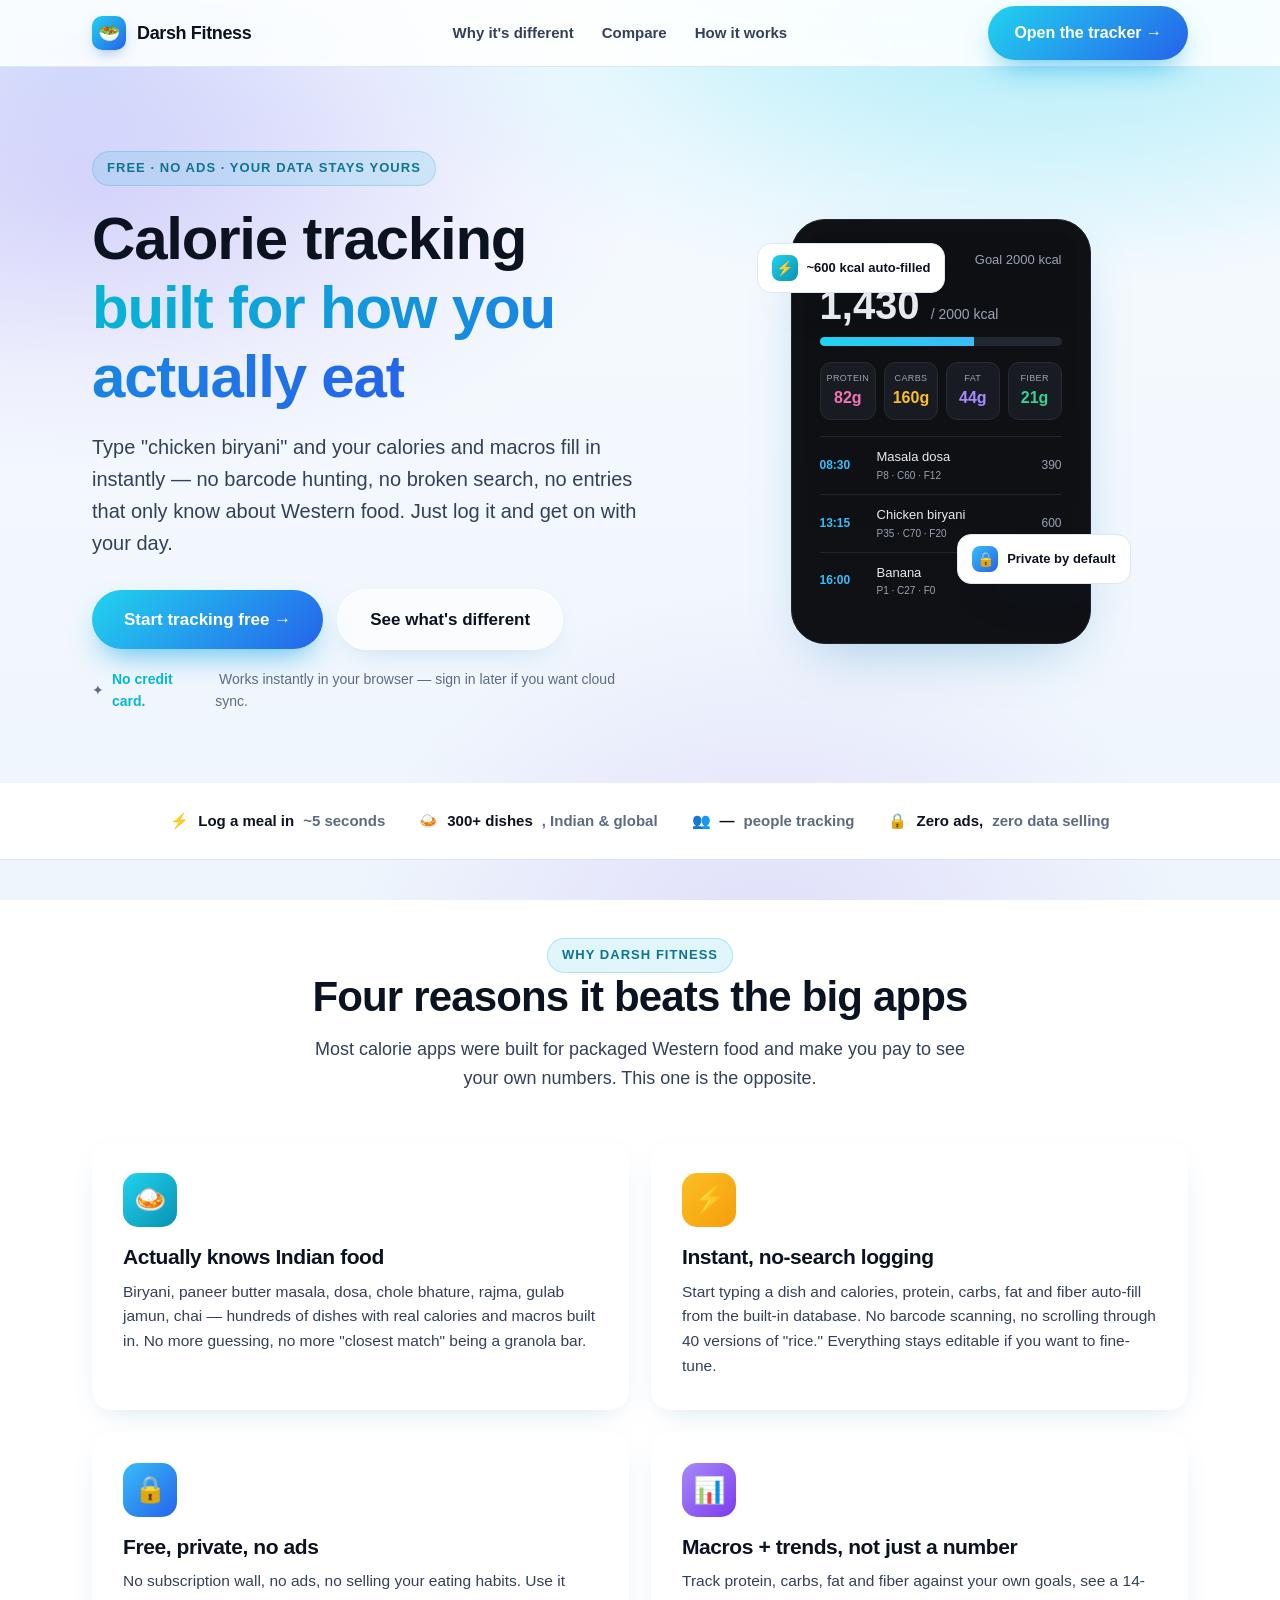
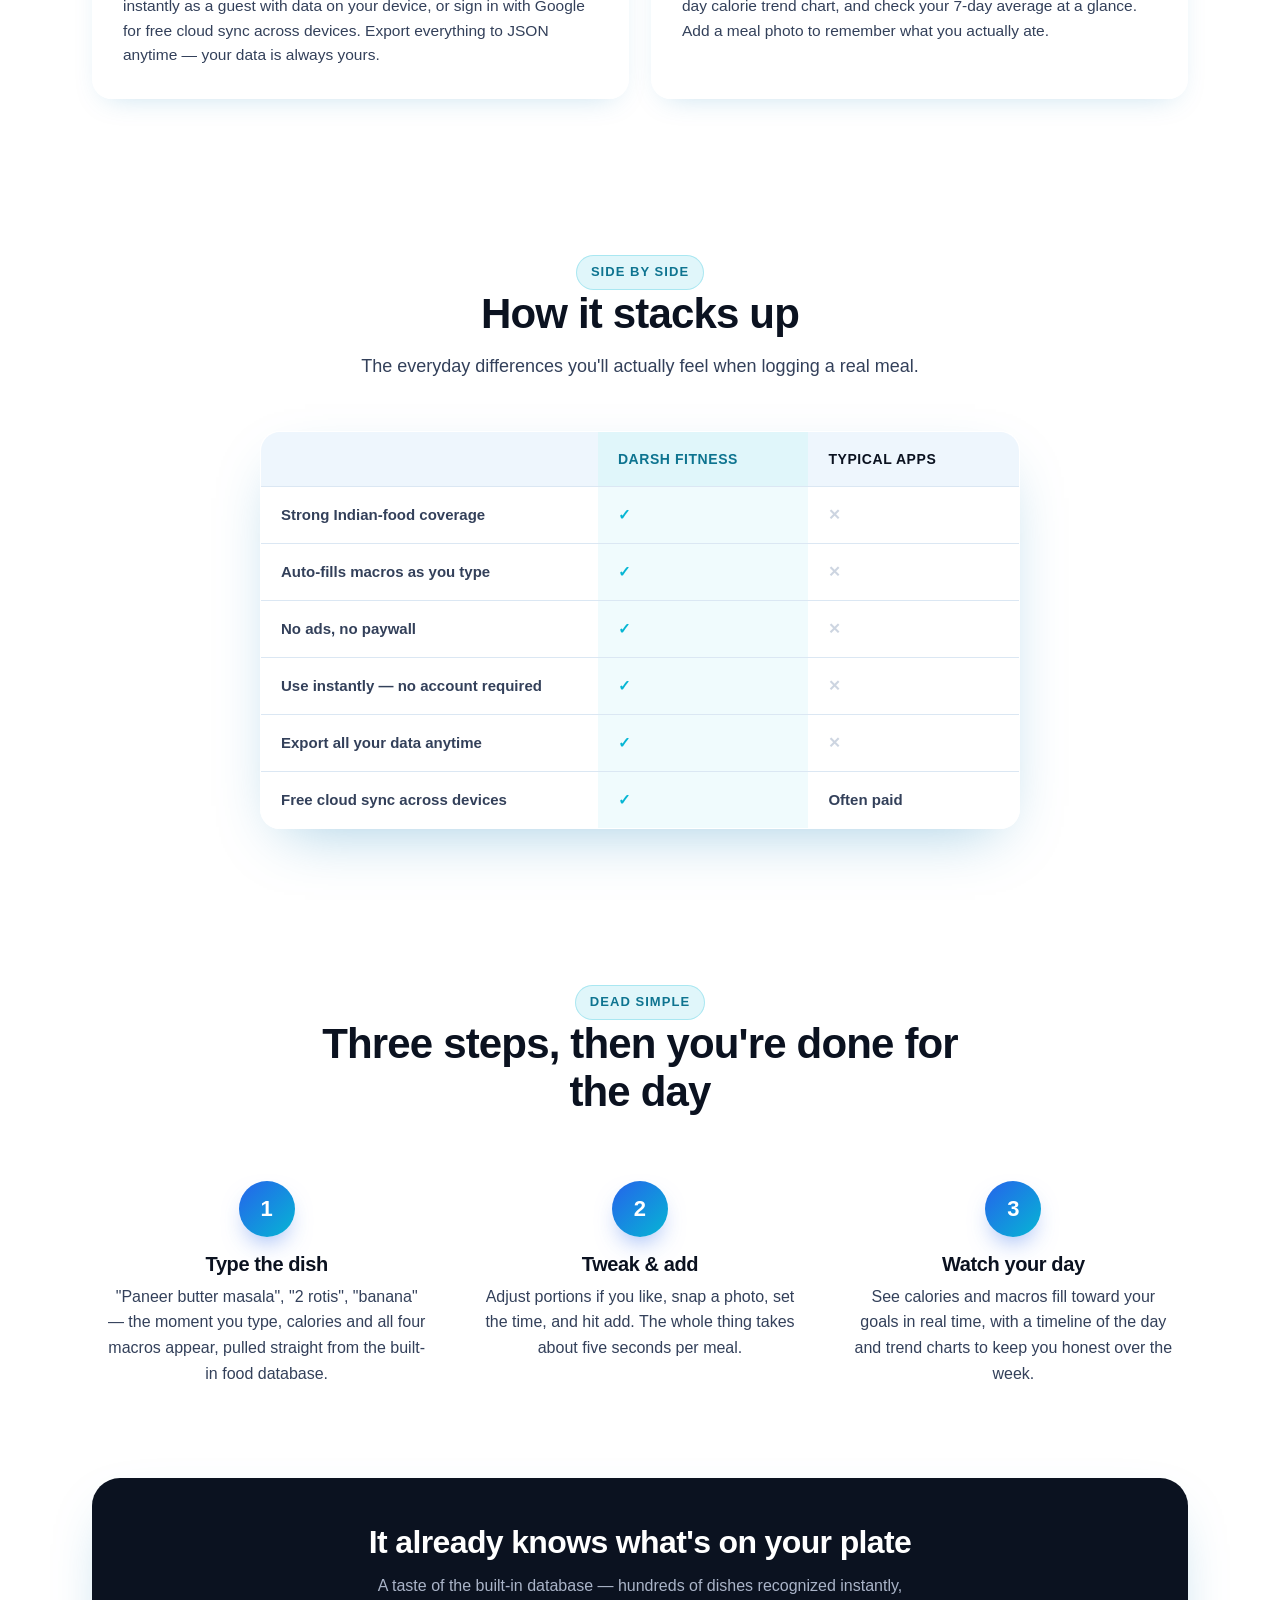
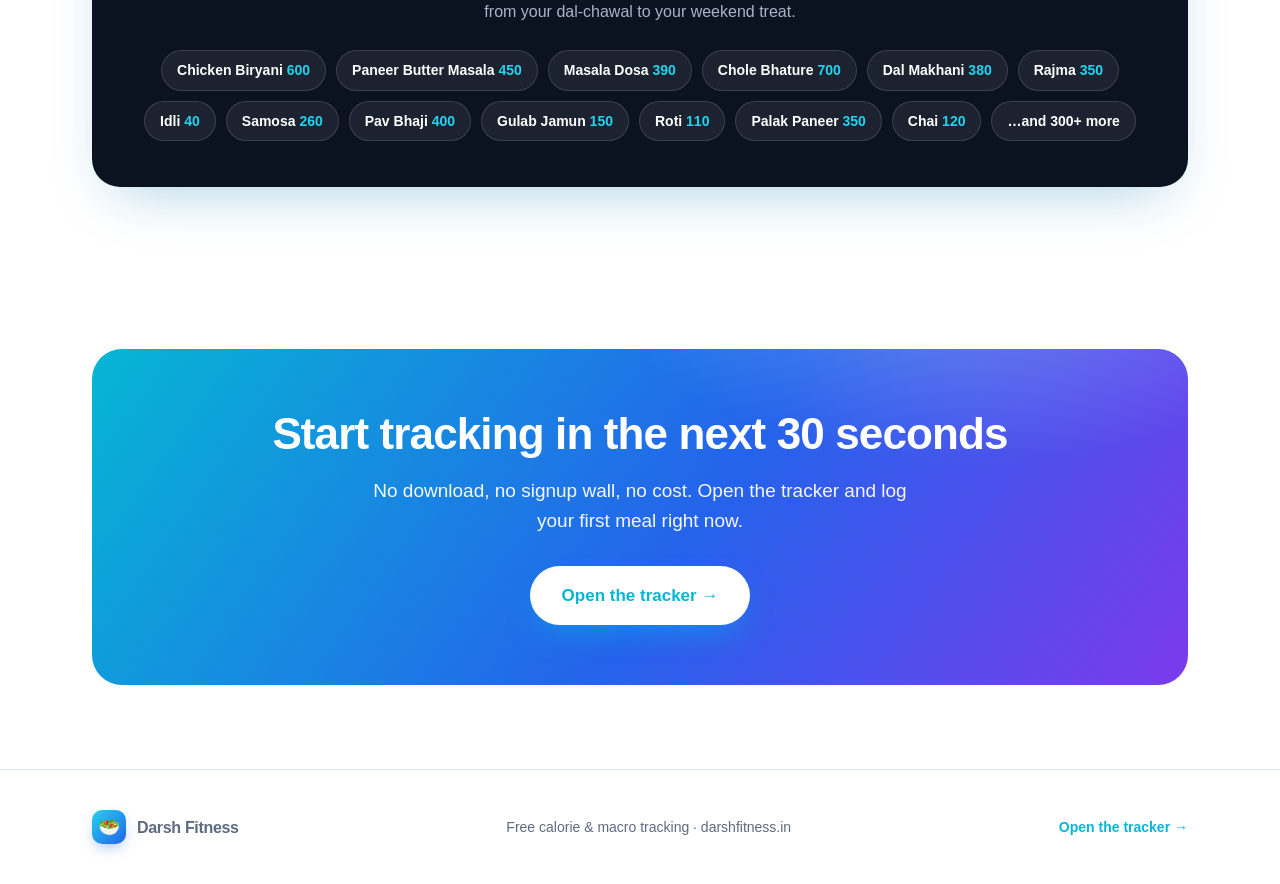
==== index.html @ 095b2509 "Add files via upload" ====
<!DOCTYPE html>
<html lang="en">
<head>
<meta charset="UTF-8">
<meta name="viewport" content="width=device-width, initial-scale=1.0">
<title>Darsh Fitness — The calorie tracker built for how Indians actually eat</title>
<meta name="description" content="Log a meal in seconds — just type the dish. Deep Indian-food coverage, full macro tracking, trends, and total privacy. Free, no ads, your data stays yours.">
<style>
  :root{
    --ink:#0b1220; --ink2:#33405a; --muted:#5d6b82;
    --green:#06b6d4; --green2:#22d3ee; --blue:#2563eb; --blue2:#38bdf8;
    --amber:#f59e0b; --pink:#ec4899; --violet:#7c3aed;
    --bg:#ffffff; --soft:#eef6fd; --soft2:#e6f0fb; --line:#dbe7f3;
    --radius:20px;
    --shadow:0 22px 60px -24px rgba(8,120,180,.40);
    --shadow-sm:0 10px 30px -14px rgba(8,120,180,.26);
    --glass:rgba(255,255,255,.62);
  }
  *{box-sizing:border-box}
  html{scroll-behavior:smooth}
  body{margin:0; font-family:-apple-system,BlinkMacSystemFont,"Segoe UI",Roboto,Helvetica,Arial,sans-serif; color:var(--ink); line-height:1.6; -webkit-font-smoothing:antialiased;
    background:
      radial-gradient(900px 520px at 85% -6%, rgba(34,211,238,.20), transparent 60%),
      radial-gradient(820px 520px at 6% 8%, rgba(37,99,235,.14), transparent 58%),
      radial-gradient(700px 600px at 60% 105%, rgba(124,58,237,.12), transparent 60%),
      linear-gradient(180deg,#f7fbff,#eef5fc); background-attachment:fixed;}
  a{color:inherit; text-decoration:none}
  .wrap{max-width:1140px; margin:0 auto; padding:0 22px}
  h1,h2,h3{line-height:1.15; letter-spacing:-.02em; margin:0}
  p{margin:0}
  .eyebrow{display:inline-block; font-size:13px; font-weight:700; letter-spacing:.08em; text-transform:uppercase; color:#0e7490; background:rgba(6,182,212,.12); border:1px solid rgba(6,182,212,.25); padding:6px 14px; border-radius:99px;}

  /* Buttons */
  .btn{display:inline-flex; align-items:center; gap:9px; font-weight:700; font-size:16px; padding:14px 26px; border-radius:99px; cursor:pointer; border:none; transition:transform .15s ease, box-shadow .15s ease, background .15s;}
  .btn:hover{transform:translateY(-2px)}
  .btn-primary{background:linear-gradient(135deg,#22d3ee,#2563eb); color:#fff; box-shadow:0 14px 30px -10px rgba(14,165,233,.7);}
  .btn-primary:hover{box-shadow:0 20px 38px -10px rgba(14,165,233,.85);}
  .btn-ghost{background:var(--glass); color:var(--ink); border:1px solid rgba(255,255,255,.7); backdrop-filter:blur(10px); box-shadow:var(--shadow-sm);}
  .btn-lg{font-size:17px; padding:16px 32px}

  /* Nav */
  nav{position:sticky; top:0; z-index:50; backdrop-filter:saturate(180%) blur(12px); background:rgba(255,255,255,.82); border-bottom:1px solid var(--line);}
  .nav-inner{display:flex; align-items:center; justify-content:space-between; height:66px}
  .brand{display:flex; align-items:center; gap:11px; font-weight:800; font-size:18px; letter-spacing:-.02em}
  .brand .logo{width:34px; height:34px; border-radius:10px; background:linear-gradient(135deg,var(--green2),var(--blue)); display:grid; place-items:center; color:#fff; font-size:18px; box-shadow:0 6px 16px -6px rgba(37,99,235,.6)}
  .nav-links{display:flex; align-items:center; gap:28px; font-size:15px; font-weight:600; color:var(--ink2)}
  .nav-links a:hover{color:var(--ink)}
  .nav-cta{display:flex; align-items:center; gap:14px}
  @media(max-width:780px){ .nav-links{display:none} }

  /* Hero */
  .hero{position:relative; overflow:hidden; padding:84px 0 70px;
    background:
      radial-gradient(1100px 480px at 78% -8%, rgba(34,211,238,.22), transparent 60%),
      radial-gradient(900px 460px at 8% 18%, rgba(124,58,237,.14), transparent 60%);}
  .hero-grid{display:grid; grid-template-columns:1.05fr .95fr; gap:54px; align-items:center}
  @media(max-width:900px){ .hero-grid{grid-template-columns:1fr; gap:40px} }
  .hero h1{font-size:clamp(36px,5.2vw,60px); font-weight:850; margin:18px 0 0}
  .hero h1 .grad{background:linear-gradient(115deg,var(--green),var(--blue)); -webkit-background-clip:text; background-clip:text; color:transparent}
  .hero .lead{font-size:clamp(17px,2.1vw,20px); color:var(--ink2); margin:20px 0 30px; max-width:560px}
  .hero-actions{display:flex; flex-wrap:wrap; gap:14px; align-items:center}
  .hero-note{font-size:14px; color:var(--muted); margin-top:18px; display:flex; align-items:center; gap:8px}
  .hero-note b{color:var(--green)}

  /* Phone mockup */
  .mock{position:relative; margin:0 auto; width:300px; max-width:100%;}
  .phone{background:#0f1115; border-radius:34px; padding:12px; box-shadow:var(--shadow); border:1px solid #1f2530}
  .phone-screen{background:linear-gradient(180deg,#0d0f13,#0f1115); border-radius:24px; overflow:hidden; color:#e8eaee; padding:18px 16px 22px;}
  .ps-top{display:flex; align-items:center; justify-content:space-between; font-size:13px; color:#9aa3b2; margin-bottom:14px}
  .ps-dot{display:inline-flex; align-items:center; gap:7px; font-weight:600; color:#e8eaee}
  .ps-dot i{width:10px;height:10px;border-radius:50%;background:#22d3ee;box-shadow:0 0 10px #22d3ee}
  .ps-big{font-size:40px; font-weight:800; line-height:1}
  .ps-big small{font-size:14px; font-weight:500; color:#9aa3b2}
  .ps-prog{height:9px; background:#222732; border-radius:99px; overflow:hidden; margin:12px 0 16px}
  .ps-prog i{display:block; height:100%; width:64%; background:linear-gradient(90deg,#22d3ee,#38bdf8)}
  .ps-macros{display:grid; grid-template-columns:repeat(4,1fr); gap:8px; margin-bottom:16px}
  .ps-m{background:#181b22; border:1px solid #262b35; border-radius:11px; padding:8px 6px; text-align:center}
  .ps-m .l{font-size:9px; text-transform:uppercase; letter-spacing:.04em; color:#9aa3b2}
  .ps-m .v{font-size:16px; font-weight:800}
  .ps-m.p .v{color:#f472b6} .ps-m.c .v{color:#fbbf24} .ps-m.f .v{color:#a78bfa} .ps-m.fb .v{color:#34d399}
  .ps-row{display:flex; align-items:center; gap:11px; padding:10px 0; border-top:1px solid #20252f}
  .ps-row .t{font-size:12px; color:#38bdf8; font-weight:700; width:46px}
  .ps-row .nm{flex:1; font-size:13px}
  .ps-row .nm small{display:block; color:#9aa3b2; font-size:10px}
  .ps-row .cal{font-size:12px; color:#9aa3b2}
  .float{position:absolute; background:#fff; border-radius:14px; box-shadow:var(--shadow); padding:11px 14px; font-size:13px; font-weight:700; display:flex; align-items:center; gap:9px; border:1px solid var(--line)}
  .float .ic{width:26px;height:26px;border-radius:8px;display:grid;place-items:center;color:#fff;font-size:14px}
  .float.f1{top:24px; left:-34px; animation:bob 4s ease-in-out infinite}
  .float.f2{bottom:60px; right:-40px; animation:bob 4.6s ease-in-out infinite .6s}
  @media(max-width:520px){ .float.f1{left:-6px} .float.f2{right:-6px} }
  @keyframes bob{0%,100%{transform:translateY(0)}50%{transform:translateY(-9px)}}

  /* Trust bar */
  .trust{padding:26px 0; border-bottom:1px solid var(--line); background:#fff}
  .trust-row{display:flex; flex-wrap:wrap; gap:14px 34px; align-items:center; justify-content:center; color:var(--muted); font-weight:600; font-size:15px}
  .trust-row .chip{display:inline-flex; align-items:center; gap:9px}
  .trust-row .chip b{color:var(--ink)}

  /* Sections */
  section{padding:78px 0}
  .sec-head{text-align:center; max-width:680px; margin:0 auto 50px}
  .sec-head h2{font-size:clamp(28px,3.6vw,42px); font-weight:850}
  .sec-head p{font-size:18px; color:var(--ink2); margin-top:14px}

  /* Differentiator cards */
  .feat-grid{display:grid; grid-template-columns:repeat(2,1fr); gap:22px}
  @media(max-width:820px){ .feat-grid{grid-template-columns:1fr} }
  .feat{background:var(--glass); border:1px solid rgba(255,255,255,.7); border-radius:var(--radius); padding:30px; box-shadow:var(--shadow-sm); backdrop-filter:blur(16px); transition:transform .18s, box-shadow .18s}
  .feat:hover{transform:translateY(-4px); box-shadow:var(--shadow)}
  .feat .ic{width:54px; height:54px; border-radius:15px; display:grid; place-items:center; font-size:26px; color:#fff; margin-bottom:18px}
  .feat h3{font-size:21px; font-weight:800}
  .feat p{color:var(--ink2); margin-top:10px; font-size:15.5px}
  .ic-green{background:linear-gradient(135deg,#22d3ee,#0891b2)}
  .ic-blue{background:linear-gradient(135deg,#38bdf8,#2563eb)}
  .ic-amber{background:linear-gradient(135deg,#fbbf24,#f59e0b)}
  .ic-violet{background:linear-gradient(135deg,#a78bfa,#7c3aed)}
  .ic-pink{background:linear-gradient(135deg,#f472b6,#ec4899)}
  .ic-teal{background:linear-gradient(135deg,#34d399,#0ea5e9)}

  /* Comparison */
  .compare{background:transparent}
  .ctable{max-width:760px; margin:0 auto; background:var(--glass); border:1px solid rgba(255,255,255,.7); border-radius:20px; overflow:hidden; box-shadow:var(--shadow); backdrop-filter:blur(16px)}
  .ctable .crow{display:grid; grid-template-columns:1.6fr 1fr 1fr}
  .ctable .crow > div{padding:16px 20px; border-bottom:1px solid var(--line); display:flex; align-items:center; gap:8px; font-size:15px}
  .ctable .crow:last-child > div{border-bottom:none}
  .ctable .chead > div{font-weight:800; font-size:14px; text-transform:uppercase; letter-spacing:.04em; background:var(--soft)}
  .ctable .chead .us{color:#0e7490; background:rgba(6,182,212,.12)}
  .ctable .feature{color:var(--ink2); font-weight:600}
  .ctable .us{background:rgba(6,182,212,.06); font-weight:700}
  .yes{color:var(--green); font-weight:800}
  .no{color:#cdd5e1; font-weight:800}
  @media(max-width:620px){ .ctable .crow{grid-template-columns:1.4fr .8fr .8fr} .ctable .crow>div{padding:13px 12px; font-size:13.5px} }

  /* How it works */
  .steps{display:grid; grid-template-columns:repeat(3,1fr); gap:24px}
  @media(max-width:820px){ .steps{grid-template-columns:1fr} }
  .step{text-align:center; padding:14px}
  .step .n{width:56px;height:56px;margin:0 auto 16px; border-radius:50%; display:grid; place-items:center; font-weight:850; font-size:22px; color:#fff; background:linear-gradient(135deg,var(--blue),var(--green)); box-shadow:0 12px 26px -10px rgba(37,99,235,.6)}
  .step h3{font-size:20px; font-weight:800}
  .step p{color:var(--ink2); margin-top:8px}

  /* Sample foods */
  .foods{background:var(--ink); color:#fff; border-radius:28px; padding:46px 30px; text-align:center; box-shadow:var(--shadow)}
  .foods h3{font-size:clamp(24px,3vw,32px); font-weight:850}
  .foods p{color:#aab4c8; margin-top:12px; max-width:560px; margin-left:auto; margin-right:auto}
  .pills{display:flex; flex-wrap:wrap; gap:10px; justify-content:center; margin-top:26px}
  .pills span{background:rgba(255,255,255,.07); border:1px solid rgba(255,255,255,.14); padding:8px 15px; border-radius:99px; font-size:14px; font-weight:600}
  .pills span b{color:#22d3ee; font-weight:700}

  /* Final CTA */
  .cta{padding:84px 0}
  .cta-card{position:relative; overflow:hidden; border-radius:30px; padding:60px 40px; text-align:center; color:#fff;
    background:linear-gradient(125deg,#06b6d4,#2563eb 55%,#7c3aed)}
  .cta-card::after{content:""; position:absolute; inset:0; background:radial-gradient(600px 300px at 80% -20%, rgba(255,255,255,.25), transparent 60%)}
  .cta-card > *{position:relative; z-index:1}
  .cta-card h2{font-size:clamp(28px,4vw,44px); font-weight:850}
  .cta-card p{font-size:19px; opacity:.95; margin:16px auto 30px; max-width:560px}
  .cta-card .btn-primary{background:#fff; color:var(--green)}
  .cta-card .btn-primary:hover{background:#f3fff7}

  /* Footer */
  footer{background:#fff; border-top:1px solid var(--line); padding:40px 0}
  .foot-inner{display:flex; flex-wrap:wrap; gap:18px; align-items:center; justify-content:space-between; color:var(--muted); font-size:14px}
  .foot-inner .brand{font-size:16px}
</style>
</head>
<body>

<nav>
  <div class="wrap nav-inner">
    <div class="brand"><span class="logo">🥗</span> Darsh Fitness</div>
    <div class="nav-links">
      <a href="#features">Why it's different</a>
      <a href="#compare">Compare</a>
      <a href="#how">How it works</a>
    </div>
    <div class="nav-cta">
      <a class="btn btn-primary" href="app.html">Open the tracker →</a>
    </div>
  </div>
</nav>

<!-- HERO -->
<header class="hero">
  <div class="wrap hero-grid">
    <div>
      <span class="eyebrow">Free · No ads · Your data stays yours</span>
      <h1>Calorie tracking <span class="grad">built for how you actually eat</span></h1>
      <p class="lead">Type "chicken biryani" and your calories and macros fill in instantly — no barcode hunting, no broken search, no entries that only know about Western food. Just log it and get on with your day.</p>
      <div class="hero-actions">
        <a class="btn btn-primary btn-lg" href="app.html">Start tracking free →</a>
        <a class="btn btn-ghost btn-lg" href="#features">See what's different</a>
      </div>
      <div class="hero-note">✦ <b>No credit card.</b> &nbsp;Works instantly in your browser — sign in later if you want cloud sync.</div>
    </div>

    <div class="mock">
      <div class="float f1"><span class="ic ic-green">⚡</span> ~600 kcal auto-filled</div>
      <div class="float f2"><span class="ic ic-blue">🔒</span> Private by default</div>
      <div class="phone">
        <div class="phone-screen">
          <div class="ps-top">
            <span class="ps-dot"><i></i> Today</span>
            <span>Goal 2000 kcal</span>
          </div>
          <div class="ps-big">1,430 <small>/ 2000 kcal</small></div>
          <div class="ps-prog"><i></i></div>
          <div class="ps-macros">
            <div class="ps-m p"><div class="l">Protein</div><div class="v">82g</div></div>
            <div class="ps-m c"><div class="l">Carbs</div><div class="v">160g</div></div>
            <div class="ps-m f"><div class="l">Fat</div><div class="v">44g</div></div>
            <div class="ps-m fb"><div class="l">Fiber</div><div class="v">21g</div></div>
          </div>
          <div class="ps-row"><span class="t">08:30</span><span class="nm">Masala dosa<small>P8 · C60 · F12</small></span><span class="cal">390</span></div>
          <div class="ps-row"><span class="t">13:15</span><span class="nm">Chicken biryani<small>P35 · C70 · F20</small></span><span class="cal">600</span></div>
          <div class="ps-row"><span class="t">16:00</span><span class="nm">Banana<small>P1 · C27 · F0</small></span><span class="cal">105</span></div>
        </div>
      </div>
    </div>
  </div>
</header>

<!-- TRUST BAR -->
<div class="trust">
  <div class="wrap trust-row">
    <span class="chip">⚡ <b>Log a meal in</b> ~5 seconds</span>
    <span class="chip">🍛 <b>300+ dishes</b>, Indian & global</span>
    <span class="chip">👥 <b id="userCount">—</b> people tracking</span>
    <span class="chip">🔒 <b>Zero ads,</b> zero data selling</span>
  </div>
</div>

<!-- DIFFERENTIATORS -->
<section id="features">
  <div class="wrap">
    <div class="sec-head">
      <span class="eyebrow">Why Darsh Fitness</span>
      <h2>Four reasons it beats the big apps</h2>
      <p>Most calorie apps were built for packaged Western food and make you pay to see your own numbers. This one is the opposite.</p>
    </div>
    <div class="feat-grid">
      <div class="feat">
        <div class="ic ic-green">🍛</div>
        <h3>Actually knows Indian food</h3>
        <p>Biryani, paneer butter masala, dosa, chole bhature, rajma, gulab jamun, chai — hundreds of dishes with real calories and macros built in. No more guessing, no more "closest match" being a granola bar.</p>
      </div>
      <div class="feat">
        <div class="ic ic-amber">⚡</div>
        <h3>Instant, no-search logging</h3>
        <p>Start typing a dish and calories, protein, carbs, fat and fiber auto-fill from the built-in database. No barcode scanning, no scrolling through 40 versions of "rice." Everything stays editable if you want to fine-tune.</p>
      </div>
      <div class="feat">
        <div class="ic ic-blue">🔒</div>
        <h3>Free, private, no ads</h3>
        <p>No subscription wall, no ads, no selling your eating habits. Use it instantly as a guest with data on your device, or sign in with Google for free cloud sync across devices. Export everything to JSON anytime — your data is always yours.</p>
      </div>
      <div class="feat">
        <div class="ic ic-violet">📊</div>
        <h3>Macros + trends, not just a number</h3>
        <p>Track protein, carbs, fat and fiber against your own goals, see a 14-day calorie trend chart, and check your 7-day average at a glance. Add a meal photo to remember what you actually ate.</p>
      </div>
    </div>
  </div>
</section>

<!-- COMPARISON -->
<section id="compare" class="compare">
  <div class="wrap">
    <div class="sec-head">
      <span class="eyebrow">Side by side</span>
      <h2>How it stacks up</h2>
      <p>The everyday differences you'll actually feel when logging a real meal.</p>
    </div>
    <div class="ctable">
      <div class="crow chead">
        <div class="feature">&nbsp;</div>
        <div class="us">Darsh Fitness</div>
        <div>Typical apps</div>
      </div>
      <div class="crow">
        <div class="feature">Strong Indian-food coverage</div>
        <div class="us"><span class="yes">✓</span></div>
        <div><span class="no">✕</span></div>
      </div>
      <div class="crow">
        <div class="feature">Auto-fills macros as you type</div>
        <div class="us"><span class="yes">✓</span></div>
        <div><span class="no">✕</span></div>
      </div>
      <div class="crow">
        <div class="feature">No ads, no paywall</div>
        <div class="us"><span class="yes">✓</span></div>
        <div><span class="no">✕</span></div>
      </div>
      <div class="crow">
        <div class="feature">Use instantly — no account required</div>
        <div class="us"><span class="yes">✓</span></div>
        <div><span class="no">✕</span></div>
      </div>
      <div class="crow">
        <div class="feature">Export all your data anytime</div>
        <div class="us"><span class="yes">✓</span></div>
        <div><span class="no">✕</span></div>
      </div>
      <div class="crow">
        <div class="feature">Free cloud sync across devices</div>
        <div class="us"><span class="yes">✓</span></div>
        <div class="feature">Often paid</div>
      </div>
    </div>
  </div>
</section>

<!-- HOW IT WORKS -->
<section id="how">
  <div class="wrap">
    <div class="sec-head">
      <span class="eyebrow">Dead simple</span>
      <h2>Three steps, then you're done for the day</h2>
    </div>
    <div class="steps">
      <div class="step">
        <div class="n">1</div>
        <h3>Type the dish</h3>
        <p>"Paneer butter masala", "2 rotis", "banana" — the moment you type, calories and all four macros appear, pulled straight from the built-in food database.</p>
      </div>
      <div class="step">
        <div class="n">2</div>
        <h3>Tweak & add</h3>
        <p>Adjust portions if you like, snap a photo, set the time, and hit add. The whole thing takes about five seconds per meal.</p>
      </div>
      <div class="step">
        <div class="n">3</div>
        <h3>Watch your day</h3>
        <p>See calories and macros fill toward your goals in real time, with a timeline of the day and trend charts to keep you honest over the week.</p>
      </div>
    </div>
  </div>
</section>

<!-- SAMPLE FOODS -->
<section style="padding-top:0">
  <div class="wrap">
    <div class="foods">
      <h3>It already knows what's on your plate</h3>
      <p>A taste of the built-in database — hundreds of dishes recognized instantly, from your dal-chawal to your weekend treat.</p>
      <div class="pills">
        <span>Chicken Biryani <b>600</b></span>
        <span>Paneer Butter Masala <b>450</b></span>
        <span>Masala Dosa <b>390</b></span>
        <span>Chole Bhature <b>700</b></span>
        <span>Dal Makhani <b>380</b></span>
        <span>Rajma <b>350</b></span>
        <span>Idli <b>40</b></span>
        <span>Samosa <b>260</b></span>
        <span>Pav Bhaji <b>400</b></span>
        <span>Gulab Jamun <b>150</b></span>
        <span>Roti <b>110</b></span>
        <span>Palak Paneer <b>350</b></span>
        <span>Chai <b>120</b></span>
        <span>…and 300+ more</span>
      </div>
    </div>
  </div>
</section>

<!-- FINAL CTA -->
<section class="cta">
  <div class="wrap">
    <div class="cta-card">
      <h2>Start tracking in the next 30 seconds</h2>
      <p>No download, no signup wall, no cost. Open the tracker and log your first meal right now.</p>
      <a class="btn btn-primary btn-lg" href="app.html">Open the tracker →</a>
    </div>
  </div>
</section>

<footer>
  <div class="wrap foot-inner">
    <div class="brand"><span class="logo">🥗</span> Darsh Fitness</div>
    <div>Free calorie &amp; macro tracking · darshfitness.in</div>
    <div><a href="app.html" style="color:var(--green); font-weight:700">Open the tracker →</a></div>
  </div>
</footer>

<script>
/* Fetch the live user count from the Cloudflare Worker and display it in the trust bar */
(function(){
  fetch('https://billowing-water-d051darshfitness.darshanjoshi9.workers.dev/stats')
    .then(r=>r.ok?r.json():null)
    .then(d=>{
      const el=document.getElementById('userCount');
      if(el && d && typeof d.total_users==='number') el.textContent = d.total_users.toLocaleString();
    })
    .catch(()=>{});
})();
</script>

</body>
</html>
                                                                                                                                                                                                                                                                                                                                                                                                                                                                                                                                                                                                                                                                                                                                                                                                                                                                                                                                                                                                                                                                                                                                                                                                                                                                                                                                                                                                                                                                                                                                                                                                                                                                                                                                                                                                                                                                                                                                                                                                                                                                                                                                                                                                                                                                                                                                                                                                                                                                                                                                                                                                                                                                                                                                                                                                                                                                                                                                                                                                                                                                                                                                                                                                                                                                                                                                                                                                                                                                                                                                                                                                                                                                                                                                                                                                                                                                                                                                                                                                                                                                                                                                                                                                                                                                                                                                                                                                                                                                                                                                                                                                                                                                                                                                                                                                                                                                                                                                                                                                                                                                                                                                                                                                                                                                                                                                                                                                                                                                                                                                                                                                                                                                                                                                                                                                                                                                                                                                                                                                                                                                                                                                                                                                                                                                                                                                                                                                                                                                                                                                                                                                                                                                                                                                                                                                                                                                                                                                                                                                                                                                                                                                                                                                                                                                                                                                                                                                                                                                                                                                                                                                                                                                                                                                                                                                                                                                                                                                                                                                                                                                                                                                                                                                                                                                                                                                                                                                                                                                                                                                                                                                                                                                                                                                                                                                                                                                                                                                                                                                                                                                                                                                                                                                                                                                                                                                                                                                                                                                                                                                                                                                                                                                                                                                                                                                                                                                                                                                                                                                                                                                                                                                                                                                                                                                                                                                                                                                                                                                                                                                                                                                                                                                                                                                                                                                                                                                                                                                                                                                                                                                                                                                                                                                                                                                                                                                                                                                                                                                                                                                                                                                                                                                                                                                                                                                                                                                                                                                                                                                                                                                                                                                                                                                                                                                                                                                                                                                                                                                                                                                                                                                                                                                                                                                                                                                                                                                                                                                                                                                                                                                                                                                                                                                                                                                                                                                                                                                                                                                                                                                                                                                                                                                                                                                                                                                                                                                                                                                                                                                                                                                                                                                                                                                                                                                                                                                                                                                                                                                                                                                                                                                                                                                                                                                                                                                                                                                                                                                                                                                                                                                                                                                                                                                                                                                                                                                                                                                                                                                                                                                                                                                                                                                                                                                                                                                                                                                                                                                
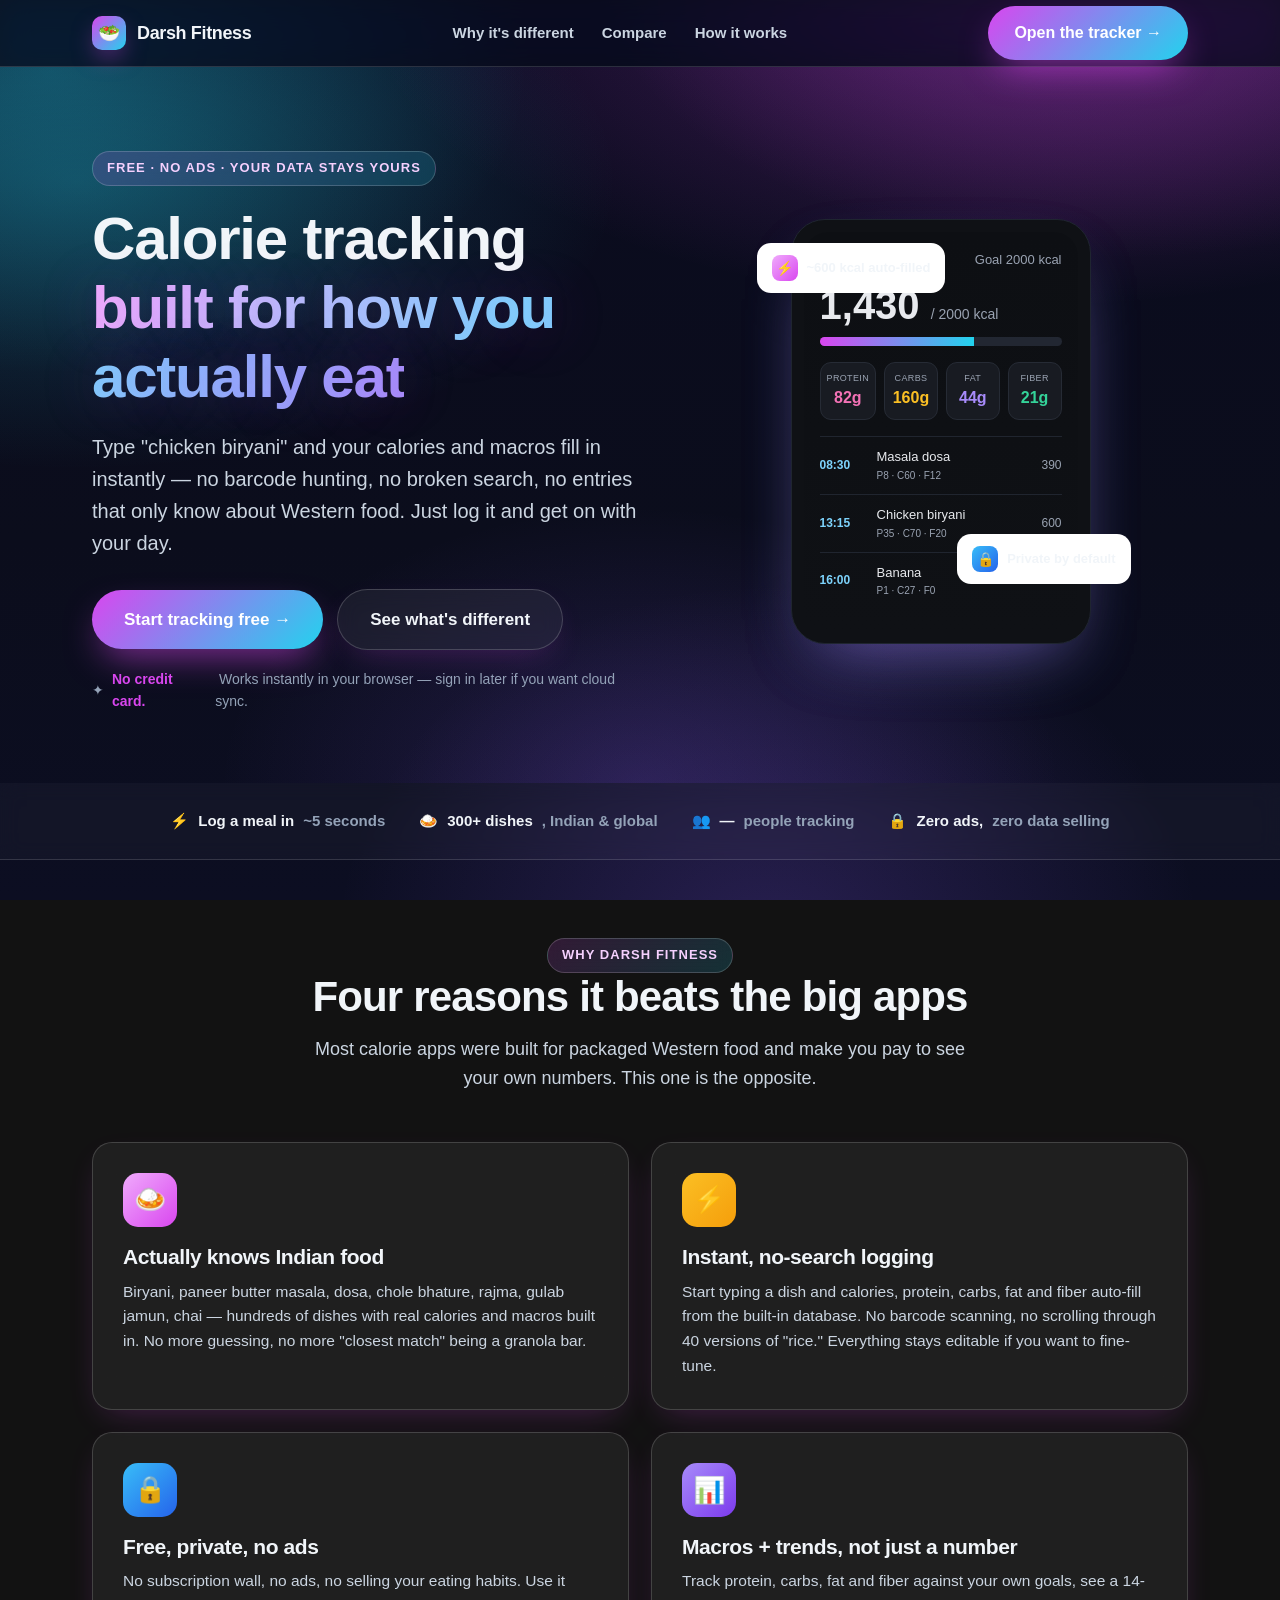
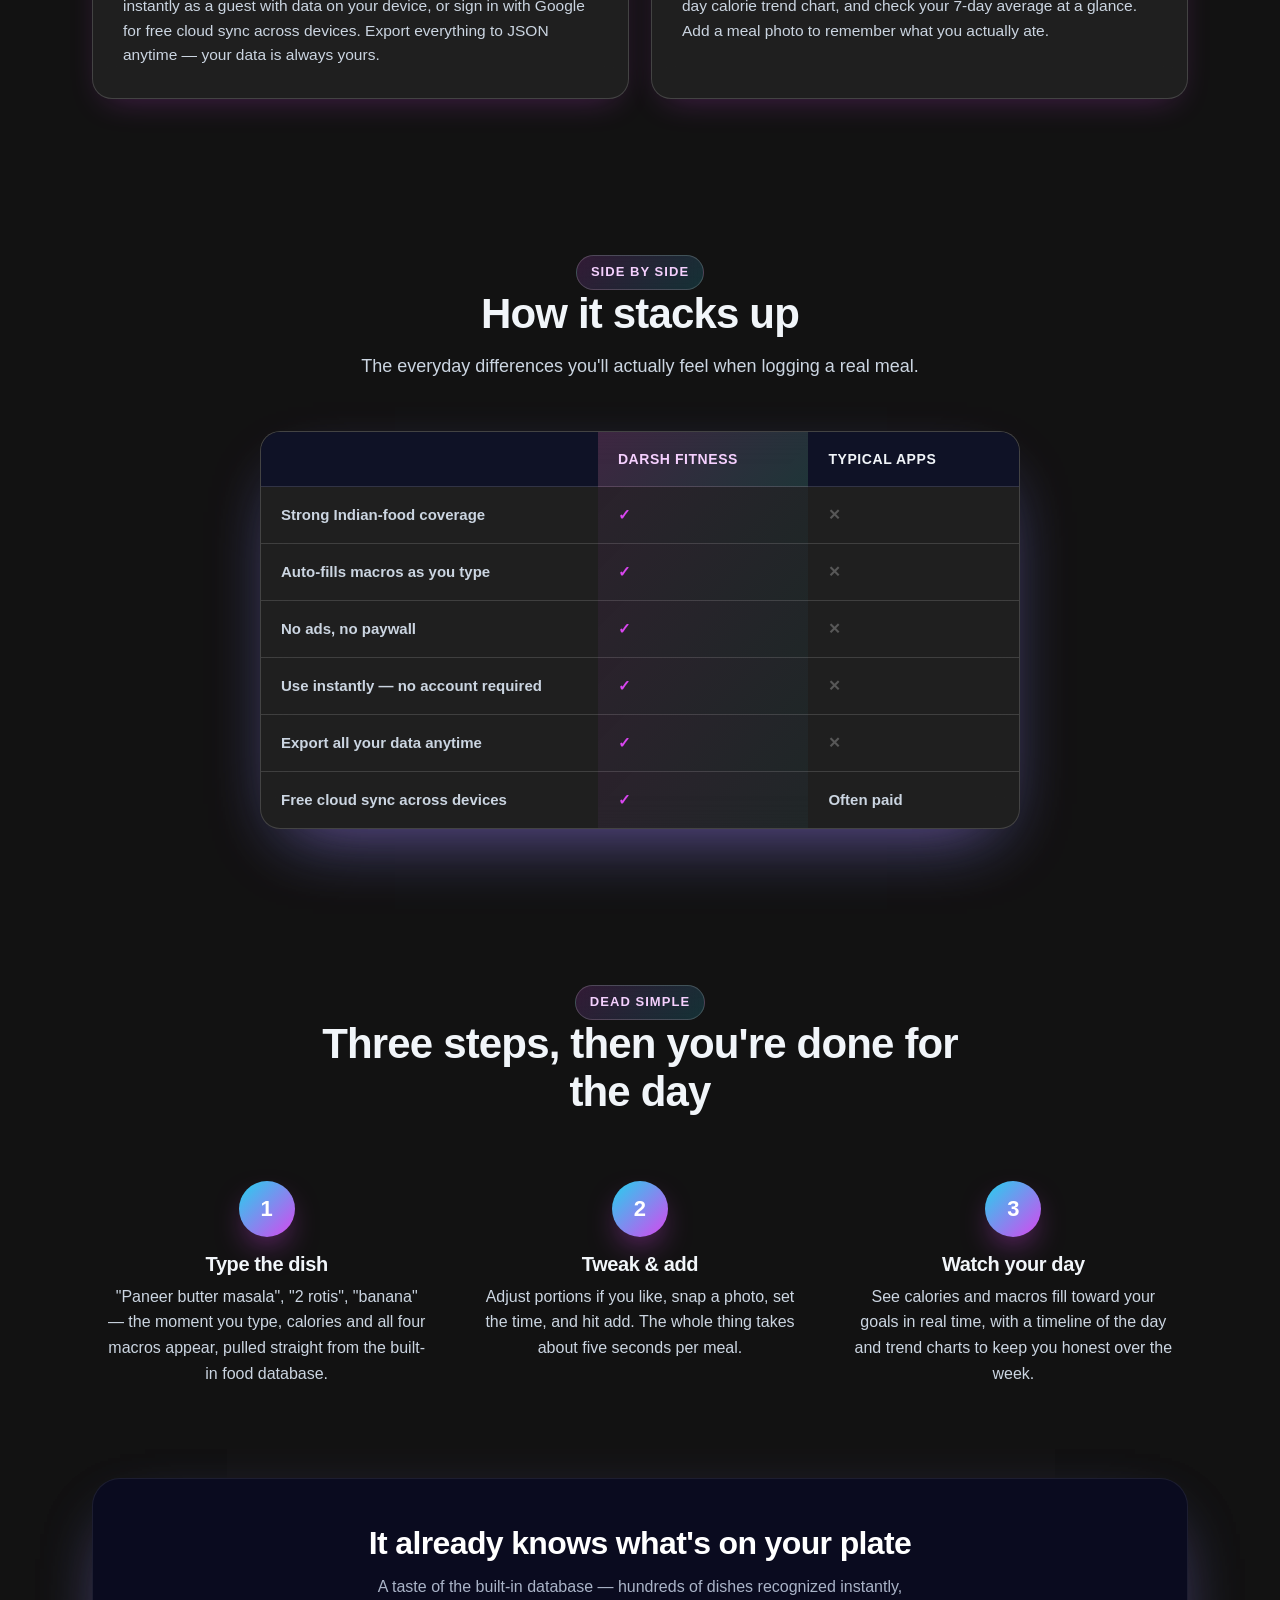
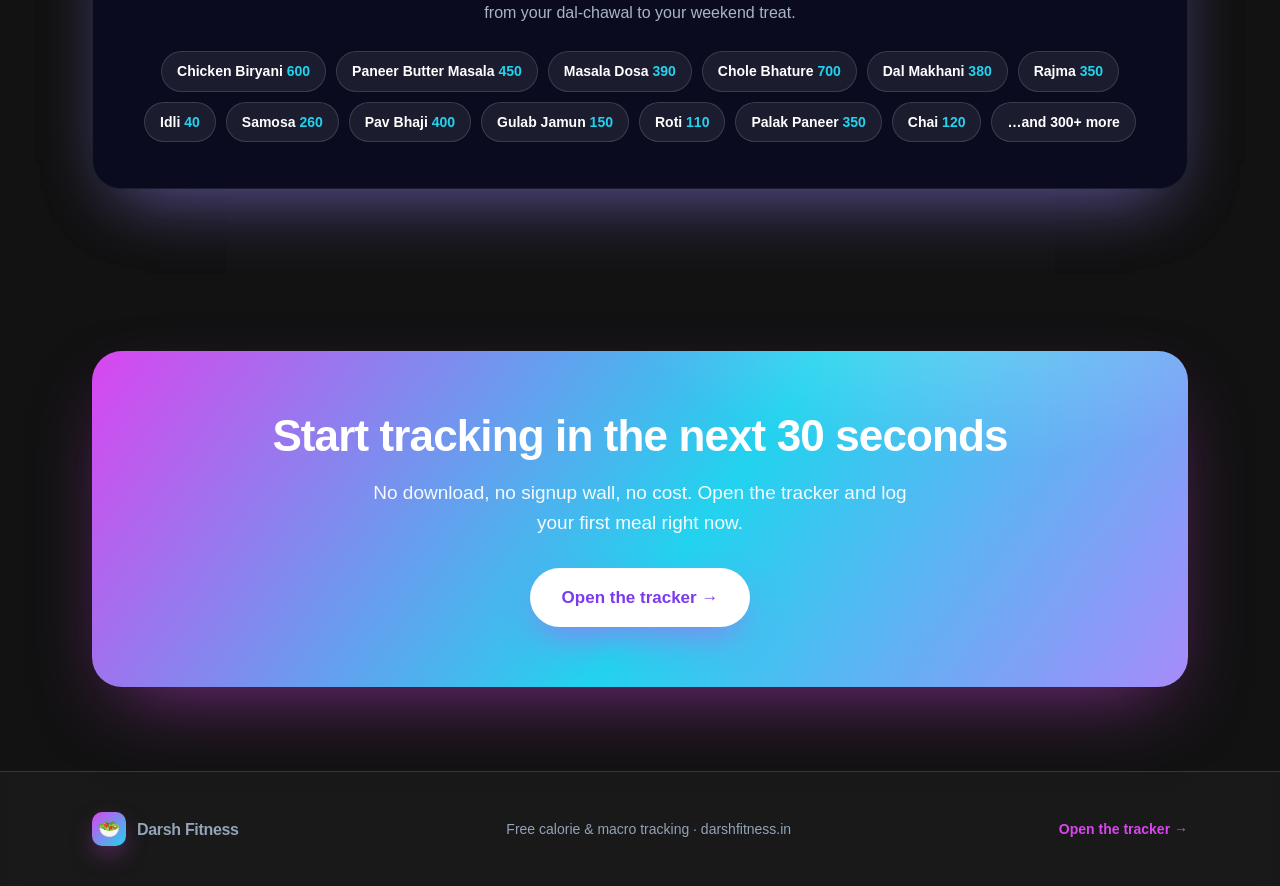
==== commit e2c8ff4e: "Add files via upload" ====
--- a/index.html
+++ b/index.html
@@ -7,42 +7,42 @@
 <meta name="description" content="Log a meal in seconds — just type the dish. Deep Indian-food coverage, full macro tracking, trends, and total privacy. Free, no ads, your data stays yours.">
 <style>
   :root{
-    --ink:#0b1220; --ink2:#33405a; --muted:#5d6b82;
-    --green:#06b6d4; --green2:#22d3ee; --blue:#2563eb; --blue2:#38bdf8;
-    --amber:#f59e0b; --pink:#ec4899; --violet:#7c3aed;
-    --bg:#ffffff; --soft:#eef6fd; --soft2:#e6f0fb; --line:#dbe7f3;
+    --ink:#f1f5f9; --ink2:#cbd5e1; --muted:#94a3b8;
+    --green:#d946ef; --green2:#f0abfc; --blue:#22d3ee; --blue2:#7dd3fc;
+    --amber:#fbbf24; --pink:#f0abfc; --violet:#a78bfa;
+    --bg:#0b0d1c; --soft:#0f1226; --soft2:#161937; --line:rgba(255,255,255,.14);
     --radius:20px;
-    --shadow:0 22px 60px -24px rgba(8,120,180,.40);
-    --shadow-sm:0 10px 30px -14px rgba(8,120,180,.26);
-    --glass:rgba(255,255,255,.62);
+    --shadow:0 28px 70px -28px rgba(217,70,239,.45), 0 28px 70px -28px rgba(34,211,238,.35);
+    --shadow-sm:0 12px 34px -14px rgba(217,70,239,.30);
+    --glass:rgba(255,255,255,.06);
   }
   *{box-sizing:border-box}
-  html{scroll-behavior:smooth}
+  html{scroll-behavior:smooth; color-scheme:dark}
   body{margin:0; font-family:-apple-system,BlinkMacSystemFont,"Segoe UI",Roboto,Helvetica,Arial,sans-serif; color:var(--ink); line-height:1.6; -webkit-font-smoothing:antialiased;
     background:
-      radial-gradient(900px 520px at 85% -6%, rgba(34,211,238,.20), transparent 60%),
-      radial-gradient(820px 520px at 6% 8%, rgba(37,99,235,.14), transparent 58%),
-      radial-gradient(700px 600px at 60% 105%, rgba(124,58,237,.12), transparent 60%),
-      linear-gradient(180deg,#f7fbff,#eef5fc); background-attachment:fixed;}
+      radial-gradient(900px 520px at 88% -6%, rgba(217,70,239,.32), transparent 60%),
+      radial-gradient(820px 520px at 4% 8%, rgba(34,211,238,.26), transparent 58%),
+      radial-gradient(720px 600px at 60% 105%, rgba(139,92,246,.22), transparent 60%),
+      linear-gradient(180deg,#0a0b1f,#0b0d1c 60%,#0c0e22); background-attachment:fixed;}
   a{color:inherit; text-decoration:none}
   .wrap{max-width:1140px; margin:0 auto; padding:0 22px}
   h1,h2,h3{line-height:1.15; letter-spacing:-.02em; margin:0}
   p{margin:0}
-  .eyebrow{display:inline-block; font-size:13px; font-weight:700; letter-spacing:.08em; text-transform:uppercase; color:#0e7490; background:rgba(6,182,212,.12); border:1px solid rgba(6,182,212,.25); padding:6px 14px; border-radius:99px;}
+  .eyebrow{display:inline-block; font-size:13px; font-weight:700; letter-spacing:.08em; text-transform:uppercase; color:#f5d0fe; background:linear-gradient(135deg,rgba(217,70,239,.16),rgba(34,211,238,.16)); border:1px solid rgba(255,255,255,.18); padding:6px 14px; border-radius:99px; backdrop-filter:blur(8px);}
 
   /* Buttons */
   .btn{display:inline-flex; align-items:center; gap:9px; font-weight:700; font-size:16px; padding:14px 26px; border-radius:99px; cursor:pointer; border:none; transition:transform .15s ease, box-shadow .15s ease, background .15s;}
   .btn:hover{transform:translateY(-2px)}
-  .btn-primary{background:linear-gradient(135deg,#22d3ee,#2563eb); color:#fff; box-shadow:0 14px 30px -10px rgba(14,165,233,.7);}
-  .btn-primary:hover{box-shadow:0 20px 38px -10px rgba(14,165,233,.85);}
-  .btn-ghost{background:var(--glass); color:var(--ink); border:1px solid rgba(255,255,255,.7); backdrop-filter:blur(10px); box-shadow:var(--shadow-sm);}
+  .btn-primary{background:linear-gradient(135deg,#d946ef,#22d3ee); color:#fff; box-shadow:0 16px 36px -10px rgba(217,70,239,.6);}
+  .btn-primary:hover{box-shadow:0 22px 44px -10px rgba(217,70,239,.75), 0 22px 44px -10px rgba(34,211,238,.5);}
+  .btn-ghost{background:var(--glass); color:var(--ink); border:1px solid rgba(255,255,255,.18); backdrop-filter:blur(10px); box-shadow:var(--shadow-sm);}
   .btn-lg{font-size:17px; padding:16px 32px}
 
   /* Nav */
-  nav{position:sticky; top:0; z-index:50; backdrop-filter:saturate(180%) blur(12px); background:rgba(255,255,255,.82); border-bottom:1px solid var(--line);}
+  nav{position:sticky; top:0; z-index:50; backdrop-filter:saturate(180%) blur(14px); background:rgba(11,13,28,.72); border-bottom:1px solid var(--line);}
   .nav-inner{display:flex; align-items:center; justify-content:space-between; height:66px}
   .brand{display:flex; align-items:center; gap:11px; font-weight:800; font-size:18px; letter-spacing:-.02em}
-  .brand .logo{width:34px; height:34px; border-radius:10px; background:linear-gradient(135deg,var(--green2),var(--blue)); display:grid; place-items:center; color:#fff; font-size:18px; box-shadow:0 6px 16px -6px rgba(37,99,235,.6)}
+  .brand .logo{width:34px; height:34px; border-radius:10px; background:linear-gradient(135deg,#d946ef,#22d3ee); display:grid; place-items:center; color:#fff; font-size:18px; box-shadow:0 10px 24px -6px rgba(217,70,239,.55)}
   .nav-links{display:flex; align-items:center; gap:28px; font-size:15px; font-weight:600; color:var(--ink2)}
   .nav-links a:hover{color:var(--ink)}
   .nav-cta{display:flex; align-items:center; gap:14px}
@@ -51,12 +51,13 @@
   /* Hero */
   .hero{position:relative; overflow:hidden; padding:84px 0 70px;
     background:
-      radial-gradient(1100px 480px at 78% -8%, rgba(34,211,238,.22), transparent 60%),
-      radial-gradient(900px 460px at 8% 18%, rgba(124,58,237,.14), transparent 60%);}
+      radial-gradient(1100px 520px at 80% -10%, rgba(217,70,239,.28), transparent 60%),
+      radial-gradient(900px 480px at 6% 16%, rgba(34,211,238,.24), transparent 60%),
+      radial-gradient(700px 460px at 50% 100%, rgba(139,92,246,.18), transparent 60%);}
   .hero-grid{display:grid; grid-template-columns:1.05fr .95fr; gap:54px; align-items:center}
   @media(max-width:900px){ .hero-grid{grid-template-columns:1fr; gap:40px} }
   .hero h1{font-size:clamp(36px,5.2vw,60px); font-weight:850; margin:18px 0 0}
-  .hero h1 .grad{background:linear-gradient(115deg,var(--green),var(--blue)); -webkit-background-clip:text; background-clip:text; color:transparent}
+  .hero h1 .grad{background:linear-gradient(115deg,#f0abfc,#7dd3fc 55%,#a78bfa); -webkit-background-clip:text; background-clip:text; color:transparent; text-shadow:0 0 60px rgba(217,70,239,.25)}
   .hero .lead{font-size:clamp(17px,2.1vw,20px); color:var(--ink2); margin:20px 0 30px; max-width:560px}
   .hero-actions{display:flex; flex-wrap:wrap; gap:14px; align-items:center}
   .hero-note{font-size:14px; color:var(--muted); margin-top:18px; display:flex; align-items:center; gap:8px}
@@ -68,18 +69,18 @@
   .phone-screen{background:linear-gradient(180deg,#0d0f13,#0f1115); border-radius:24px; overflow:hidden; color:#e8eaee; padding:18px 16px 22px;}
   .ps-top{display:flex; align-items:center; justify-content:space-between; font-size:13px; color:#9aa3b2; margin-bottom:14px}
   .ps-dot{display:inline-flex; align-items:center; gap:7px; font-weight:600; color:#e8eaee}
-  .ps-dot i{width:10px;height:10px;border-radius:50%;background:#22d3ee;box-shadow:0 0 10px #22d3ee}
+  .ps-dot i{width:10px;height:10px;border-radius:50%;background:#d946ef;box-shadow:0 0 12px #d946ef}
   .ps-big{font-size:40px; font-weight:800; line-height:1}
   .ps-big small{font-size:14px; font-weight:500; color:#9aa3b2}
   .ps-prog{height:9px; background:#222732; border-radius:99px; overflow:hidden; margin:12px 0 16px}
-  .ps-prog i{display:block; height:100%; width:64%; background:linear-gradient(90deg,#22d3ee,#38bdf8)}
+  .ps-prog i{display:block; height:100%; width:64%; background:linear-gradient(90deg,#d946ef,#22d3ee)}
   .ps-macros{display:grid; grid-template-columns:repeat(4,1fr); gap:8px; margin-bottom:16px}
   .ps-m{background:#181b22; border:1px solid #262b35; border-radius:11px; padding:8px 6px; text-align:center}
   .ps-m .l{font-size:9px; text-transform:uppercase; letter-spacing:.04em; color:#9aa3b2}
   .ps-m .v{font-size:16px; font-weight:800}
   .ps-m.p .v{color:#f472b6} .ps-m.c .v{color:#fbbf24} .ps-m.f .v{color:#a78bfa} .ps-m.fb .v{color:#34d399}
   .ps-row{display:flex; align-items:center; gap:11px; padding:10px 0; border-top:1px solid #20252f}
-  .ps-row .t{font-size:12px; color:#38bdf8; font-weight:700; width:46px}
+  .ps-row .t{font-size:12px; color:#7dd3fc; font-weight:700; width:46px}
   .ps-row .nm{flex:1; font-size:13px}
   .ps-row .nm small{display:block; color:#9aa3b2; font-size:10px}
   .ps-row .cal{font-size:12px; color:#9aa3b2}
@@ -91,7 +92,7 @@
   @keyframes bob{0%,100%{transform:translateY(0)}50%{transform:translateY(-9px)}}
 
   /* Trust bar */
-  .trust{padding:26px 0; border-bottom:1px solid var(--line); background:#fff}
+  .trust{padding:26px 0; border-bottom:1px solid var(--line); background:rgba(255,255,255,.03); backdrop-filter:blur(10px)}
   .trust-row{display:flex; flex-wrap:wrap; gap:14px 34px; align-items:center; justify-content:center; color:var(--muted); font-weight:600; font-size:15px}
   .trust-row .chip{display:inline-flex; align-items:center; gap:9px}
   .trust-row .chip b{color:var(--ink)}
@@ -105,12 +106,12 @@
   /* Differentiator cards */
   .feat-grid{display:grid; grid-template-columns:repeat(2,1fr); gap:22px}
   @media(max-width:820px){ .feat-grid{grid-template-columns:1fr} }
-  .feat{background:var(--glass); border:1px solid rgba(255,255,255,.7); border-radius:var(--radius); padding:30px; box-shadow:var(--shadow-sm); backdrop-filter:blur(16px); transition:transform .18s, box-shadow .18s}
+  .feat{background:var(--glass); border:1px solid rgba(255,255,255,.16); border-radius:var(--radius); padding:30px; box-shadow:var(--shadow-sm); backdrop-filter:blur(18px); transition:transform .18s, box-shadow .18s}
   .feat:hover{transform:translateY(-4px); box-shadow:var(--shadow)}
   .feat .ic{width:54px; height:54px; border-radius:15px; display:grid; place-items:center; font-size:26px; color:#fff; margin-bottom:18px}
   .feat h3{font-size:21px; font-weight:800}
   .feat p{color:var(--ink2); margin-top:10px; font-size:15.5px}
-  .ic-green{background:linear-gradient(135deg,#22d3ee,#0891b2)}
+  .ic-green{background:linear-gradient(135deg,#f0abfc,#d946ef)}
   .ic-blue{background:linear-gradient(135deg,#38bdf8,#2563eb)}
   .ic-amber{background:linear-gradient(135deg,#fbbf24,#f59e0b)}
   .ic-violet{background:linear-gradient(135deg,#a78bfa,#7c3aed)}
@@ -119,28 +120,28 @@
 
   /* Comparison */
   .compare{background:transparent}
-  .ctable{max-width:760px; margin:0 auto; background:var(--glass); border:1px solid rgba(255,255,255,.7); border-radius:20px; overflow:hidden; box-shadow:var(--shadow); backdrop-filter:blur(16px)}
+  .ctable{max-width:760px; margin:0 auto; background:var(--glass); border:1px solid rgba(255,255,255,.16); border-radius:20px; overflow:hidden; box-shadow:var(--shadow); backdrop-filter:blur(18px)}
   .ctable .crow{display:grid; grid-template-columns:1.6fr 1fr 1fr}
   .ctable .crow > div{padding:16px 20px; border-bottom:1px solid var(--line); display:flex; align-items:center; gap:8px; font-size:15px}
   .ctable .crow:last-child > div{border-bottom:none}
   .ctable .chead > div{font-weight:800; font-size:14px; text-transform:uppercase; letter-spacing:.04em; background:var(--soft)}
-  .ctable .chead .us{color:#0e7490; background:rgba(6,182,212,.12)}
+  .ctable .chead .us{color:#f5d0fe; background:linear-gradient(135deg,rgba(217,70,239,.16),rgba(34,211,238,.12))}
   .ctable .feature{color:var(--ink2); font-weight:600}
-  .ctable .us{background:rgba(6,182,212,.06); font-weight:700}
+  .ctable .us{background:linear-gradient(135deg,rgba(217,70,239,.06),rgba(34,211,238,.04)); font-weight:700}
   .yes{color:var(--green); font-weight:800}
-  .no{color:#cdd5e1; font-weight:800}
+  .no{color:rgba(255,255,255,.25); font-weight:800}
   @media(max-width:620px){ .ctable .crow{grid-template-columns:1.4fr .8fr .8fr} .ctable .crow>div{padding:13px 12px; font-size:13.5px} }
 
   /* How it works */
   .steps{display:grid; grid-template-columns:repeat(3,1fr); gap:24px}
   @media(max-width:820px){ .steps{grid-template-columns:1fr} }
   .step{text-align:center; padding:14px}
-  .step .n{width:56px;height:56px;margin:0 auto 16px; border-radius:50%; display:grid; place-items:center; font-weight:850; font-size:22px; color:#fff; background:linear-gradient(135deg,var(--blue),var(--green)); box-shadow:0 12px 26px -10px rgba(37,99,235,.6)}
+  .step .n{width:56px;height:56px;margin:0 auto 16px; border-radius:50%; display:grid; place-items:center; font-weight:850; font-size:22px; color:#fff; background:linear-gradient(135deg,#22d3ee,#d946ef); box-shadow:0 14px 32px -10px rgba(217,70,239,.6)}
   .step h3{font-size:20px; font-weight:800}
   .step p{color:var(--ink2); margin-top:8px}
 
   /* Sample foods */
-  .foods{background:var(--ink); color:#fff; border-radius:28px; padding:46px 30px; text-align:center; box-shadow:var(--shadow)}
+  .foods{background:#0a0b1f; color:#fff; border-radius:28px; padding:46px 30px; text-align:center; box-shadow:var(--shadow); border:1px solid rgba(255,255,255,.08)}
   .foods h3{font-size:clamp(24px,3vw,32px); font-weight:850}
   .foods p{color:#aab4c8; margin-top:12px; max-width:560px; margin-left:auto; margin-right:auto}
   .pills{display:flex; flex-wrap:wrap; gap:10px; justify-content:center; margin-top:26px}
@@ -150,16 +151,16 @@
   /* Final CTA */
   .cta{padding:84px 0}
   .cta-card{position:relative; overflow:hidden; border-radius:30px; padding:60px 40px; text-align:center; color:#fff;
-    background:linear-gradient(125deg,#06b6d4,#2563eb 55%,#7c3aed)}
+    background:linear-gradient(125deg,#d946ef,#22d3ee 55%,#a78bfa); box-shadow:0 30px 80px -28px rgba(217,70,239,.55)}
   .cta-card::after{content:""; position:absolute; inset:0; background:radial-gradient(600px 300px at 80% -20%, rgba(255,255,255,.25), transparent 60%)}
   .cta-card > *{position:relative; z-index:1}
   .cta-card h2{font-size:clamp(28px,4vw,44px); font-weight:850}
   .cta-card p{font-size:19px; opacity:.95; margin:16px auto 30px; max-width:560px}
-  .cta-card .btn-primary{background:#fff; color:var(--green)}
-  .cta-card .btn-primary:hover{background:#f3fff7}
+  .cta-card .btn-primary{background:#fff; color:#7c3aed}
+  .cta-card .btn-primary:hover{background:#fdf4ff}
 
   /* Footer */
-  footer{background:#fff; border-top:1px solid var(--line); padding:40px 0}
+  footer{background:rgba(255,255,255,.03); border-top:1px solid var(--line); padding:40px 0; backdrop-filter:blur(10px)}
   .foot-inner{display:flex; flex-wrap:wrap; gap:18px; align-items:center; justify-content:space-between; color:var(--muted); font-size:14px}
   .foot-inner .brand{font-size:16px}
 </style>
@@ -225,7 +226,7 @@
   <div class="wrap trust-row">
     <span class="chip">⚡ <b>Log a meal in</b> ~5 seconds</span>
     <span class="chip">🍛 <b>300+ dishes</b>, Indian & global</span>
-    <span class="chip">👥 <b id="userCount">—</b> people tracking</span>
+    <span class="chip">👥 <b id="userCount">—</b> <span id="userLabel">people tracking</span></span>
     <span class="chip">🔒 <b>Zero ads,</b> zero data selling</span>
   </div>
 </div>
@@ -384,15 +385,31 @@
 </footer>
 
 <script>
-/* Fetch the live user count from the Cloudflare Worker and display it in the trust bar */
+/* Count this browser's visit (once ever) and display the live user count from the Cloudflare Worker */
 (function(){
-  fetch('https://billowing-water-d051darshfitness.darshanjoshi9.workers.dev/stats')
-    .then(r=>r.ok?r.json():null)
-    .then(d=>{
-      const el=document.getElementById('userCount');
-      if(el && d && typeof d.total_users==='number') el.textContent = d.total_users.toLocaleString();
-    })
-    .catch(()=>{});
+  const WORKER = 'https://billowing-water-d051darshfitness.darshanjoshi9.workers.dev';
+  const updateUI = (n) => {
+    const el = document.getElementById('userCount');
+    const lbl = document.getElementById('userLabel');
+    if(el && typeof n === 'number'){
+      el.textContent = n.toLocaleString();
+      if(lbl) lbl.textContent = (n === 1) ? 'person tracking' : 'people tracking';
+    }
+  };
+  let visited = false;
+  try{ visited = !!localStorage.getItem('df_visited_v1'); }catch(e){}
+  if(!visited){
+    try{ localStorage.setItem('df_visited_v1','1'); }catch(e){}
+    fetch(WORKER+'/visit',{method:'POST',headers:{'Content-Type':'application/json'},body:'{}'})
+      .then(r=>r.ok?r.json():null)
+      .then(d=>{ if(d && typeof d.total_users === 'number') updateUI(d.total_users); })
+      .catch(()=>{});
+  } else {
+    fetch(WORKER+'/stats')
+      .then(r=>r.ok?r.json():null)
+      .then(d=>{ if(d && typeof d.total_users === 'number') updateUI(d.total_users); })
+      .catch(()=>{});
+  }
 })();
 </script>
 
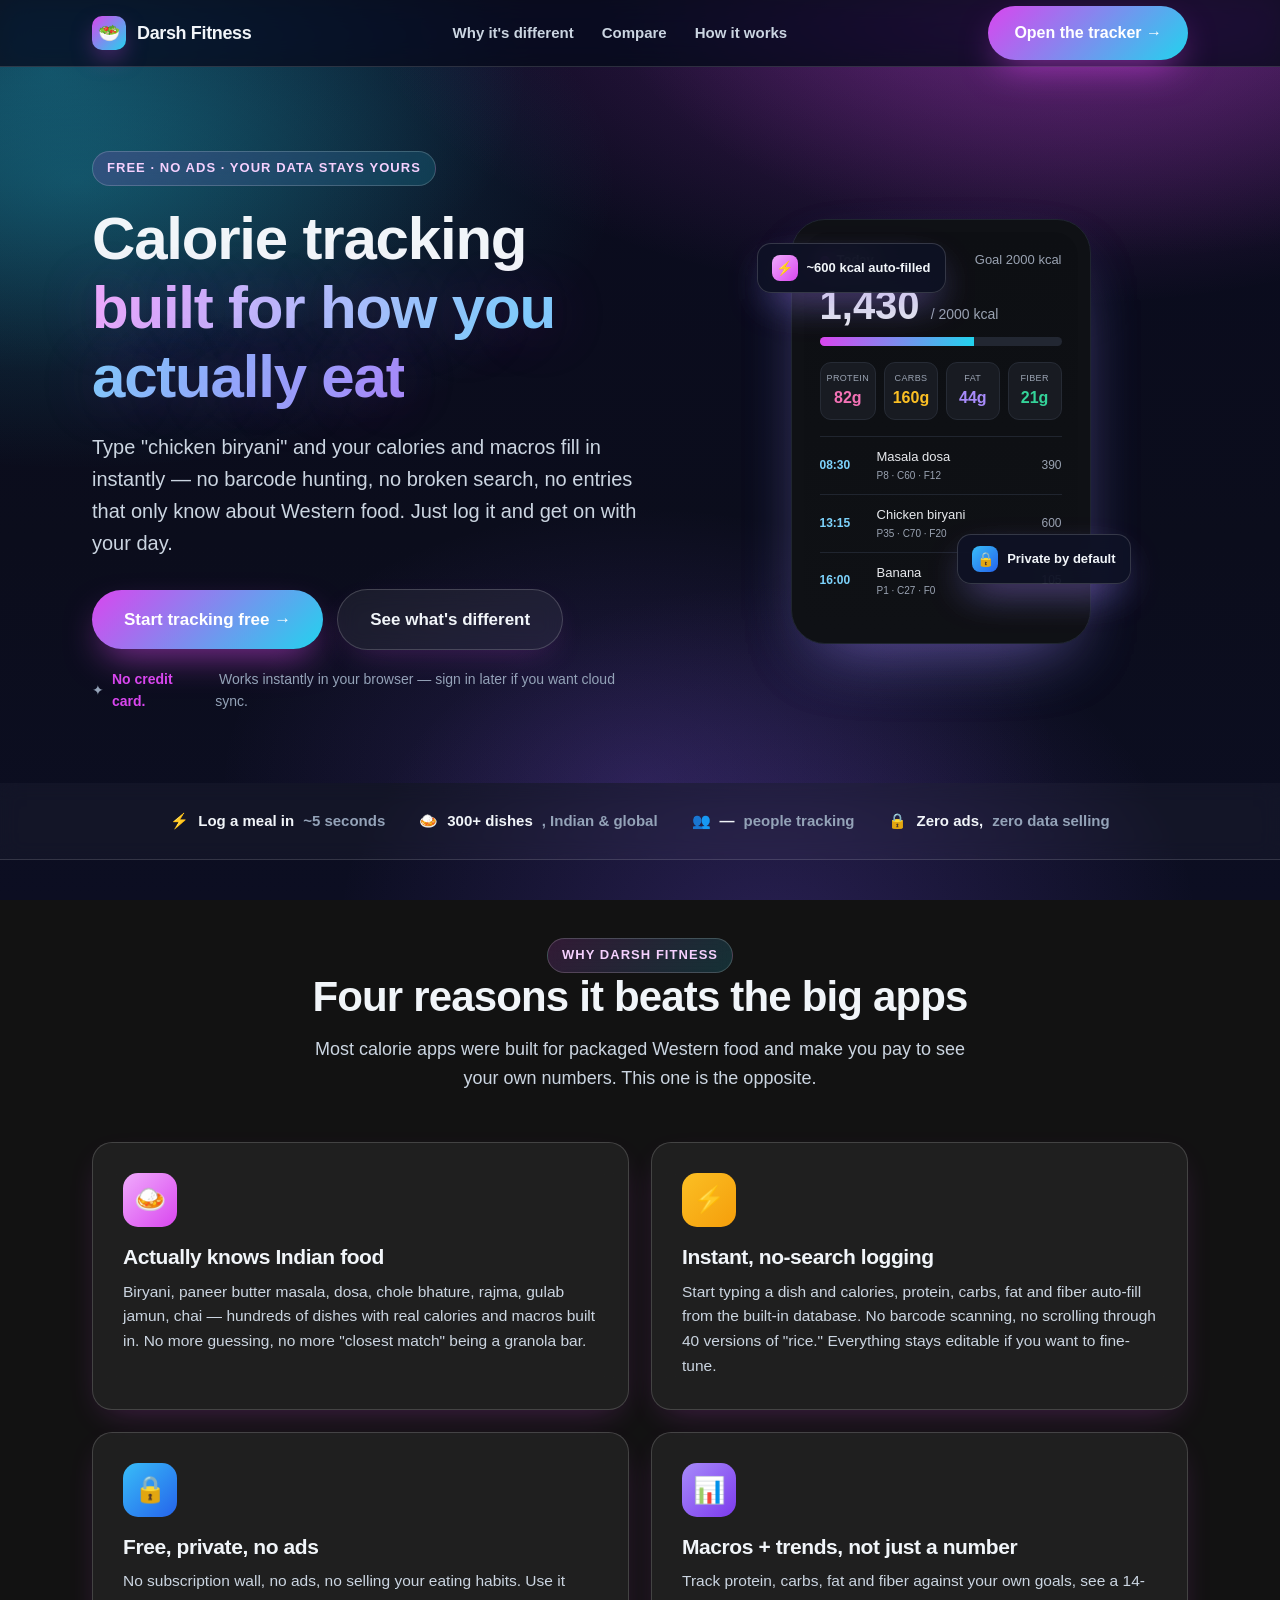
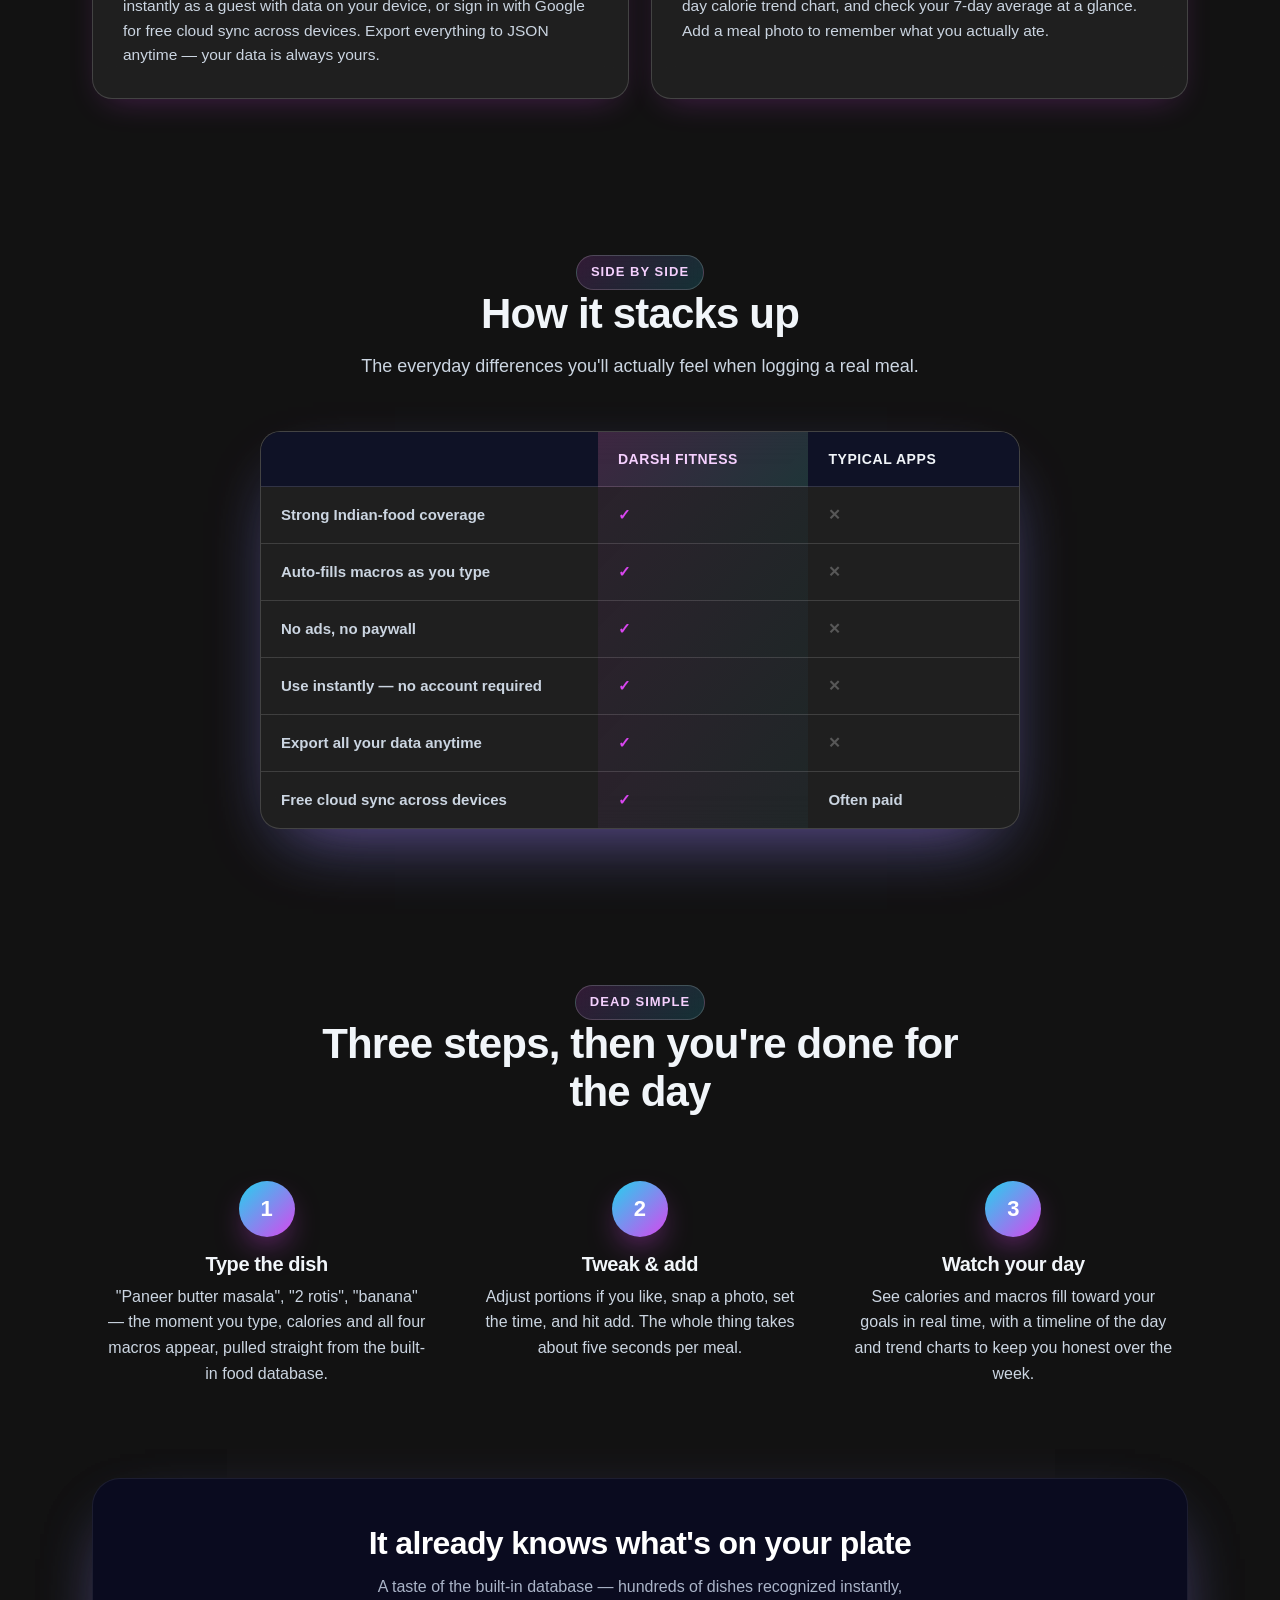
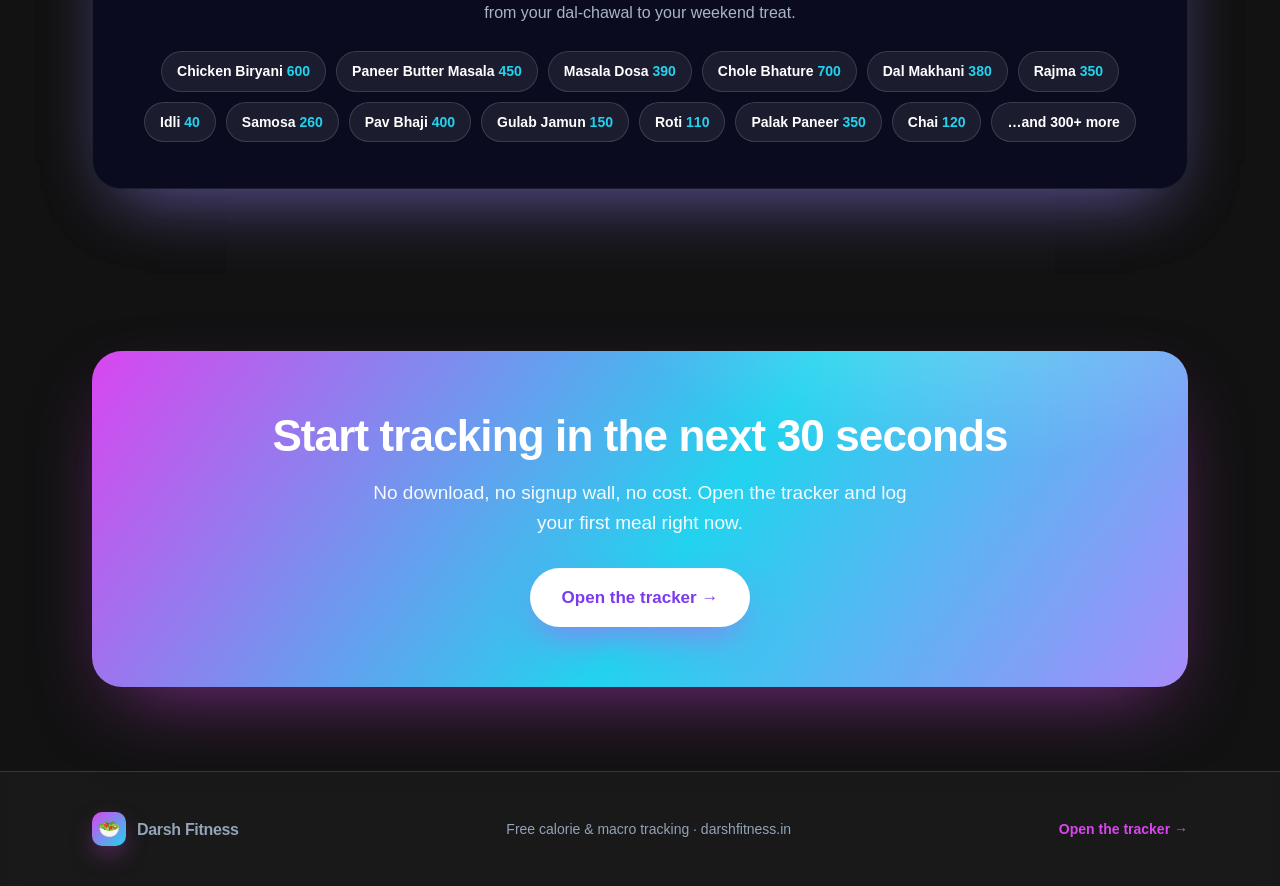
==== commit fe74b2ee: "Add files via upload" ====
--- a/index.html
+++ b/index.html
@@ -84,7 +84,7 @@
   .ps-row .nm{flex:1; font-size:13px}
   .ps-row .nm small{display:block; color:#9aa3b2; font-size:10px}
   .ps-row .cal{font-size:12px; color:#9aa3b2}
-  .float{position:absolute; background:#fff; border-radius:14px; box-shadow:var(--shadow); padding:11px 14px; font-size:13px; font-weight:700; display:flex; align-items:center; gap:9px; border:1px solid var(--line)}
+  .float{position:absolute; background:rgba(15,18,38,0.85); backdrop-filter:blur(14px); border-radius:14px; box-shadow:0 16px 40px -12px rgba(217,70,239,.45), 0 16px 40px -12px rgba(34,211,238,.30); padding:11px 14px; font-size:13px; font-weight:700; color:#f1f5f9; display:flex; align-items:center; gap:9px; border:1px solid rgba(255,255,255,0.16)}
   .float .ic{width:26px;height:26px;border-radius:8px;display:grid;place-items:center;color:#fff;font-size:14px}
   .float.f1{top:24px; left:-34px; animation:bob 4s ease-in-out infinite}
   .float.f2{bottom:60px; right:-40px; animation:bob 4.6s ease-in-out infinite .6s}
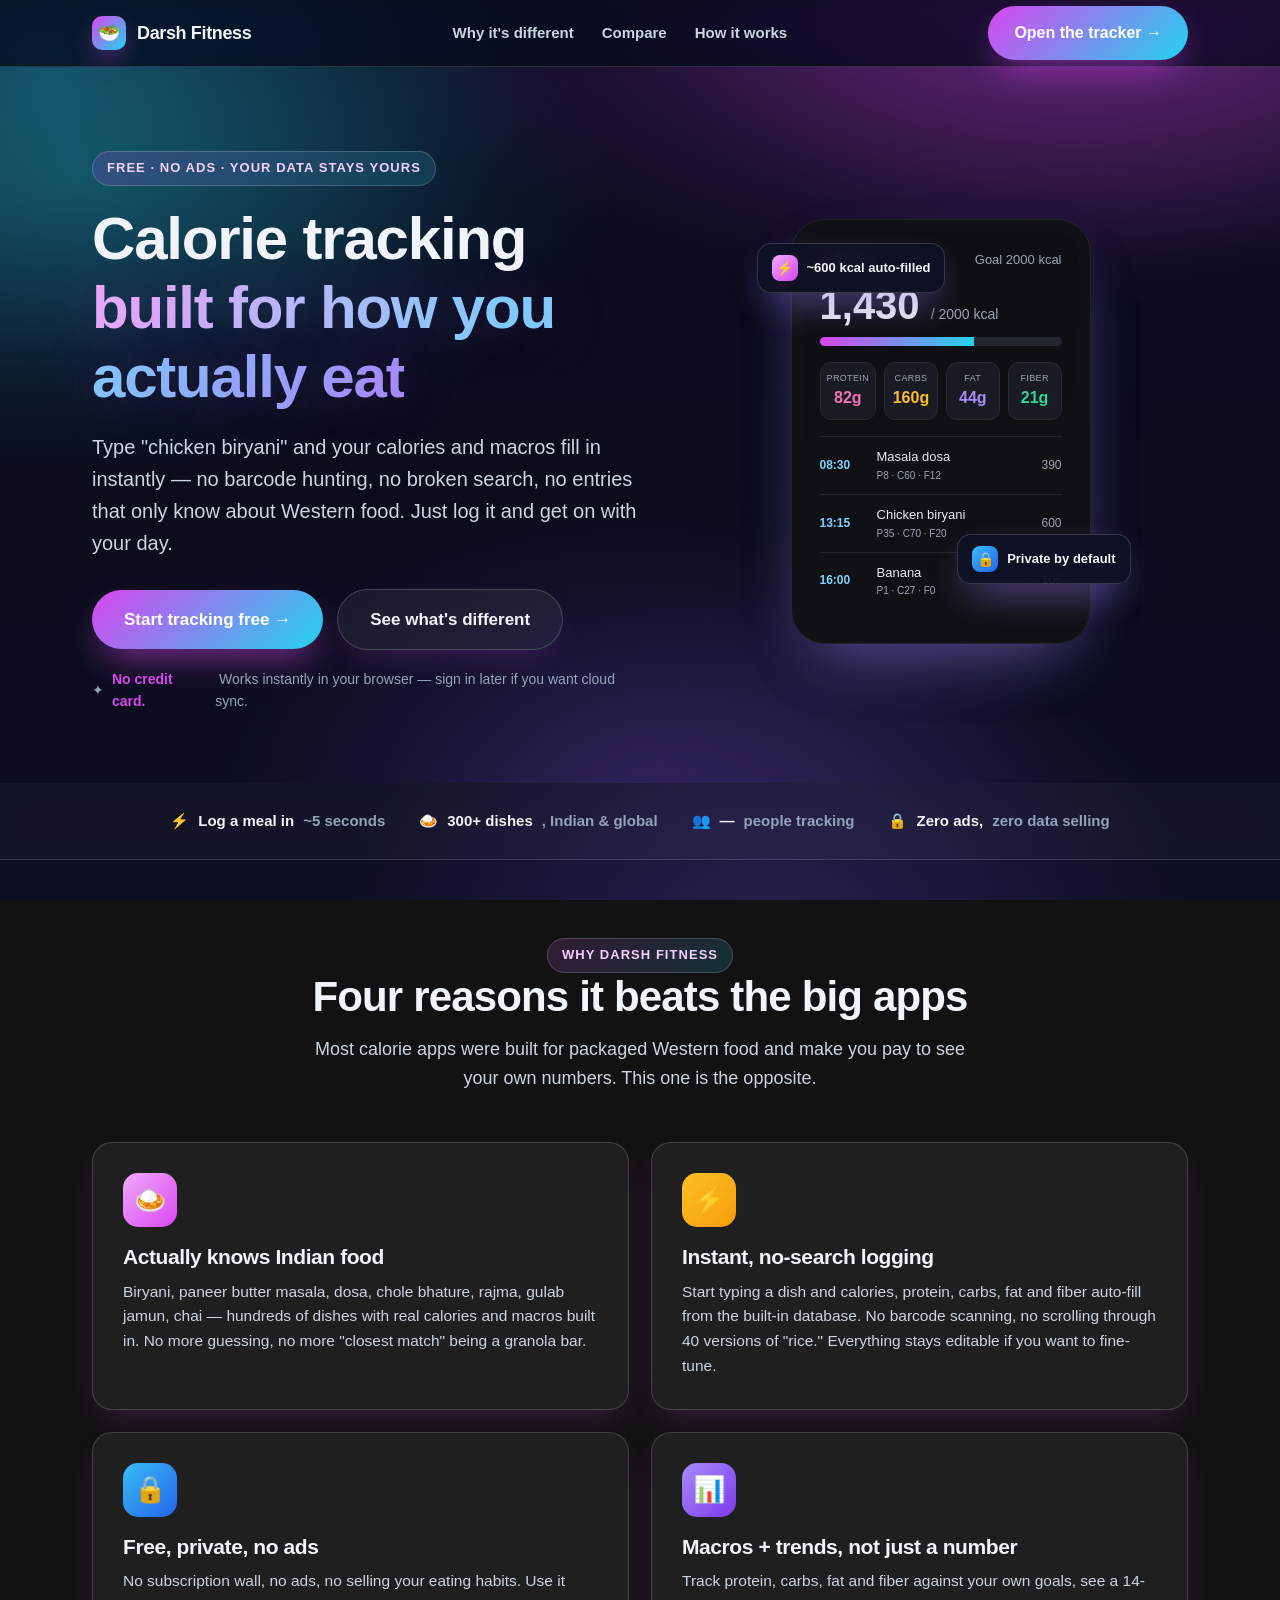
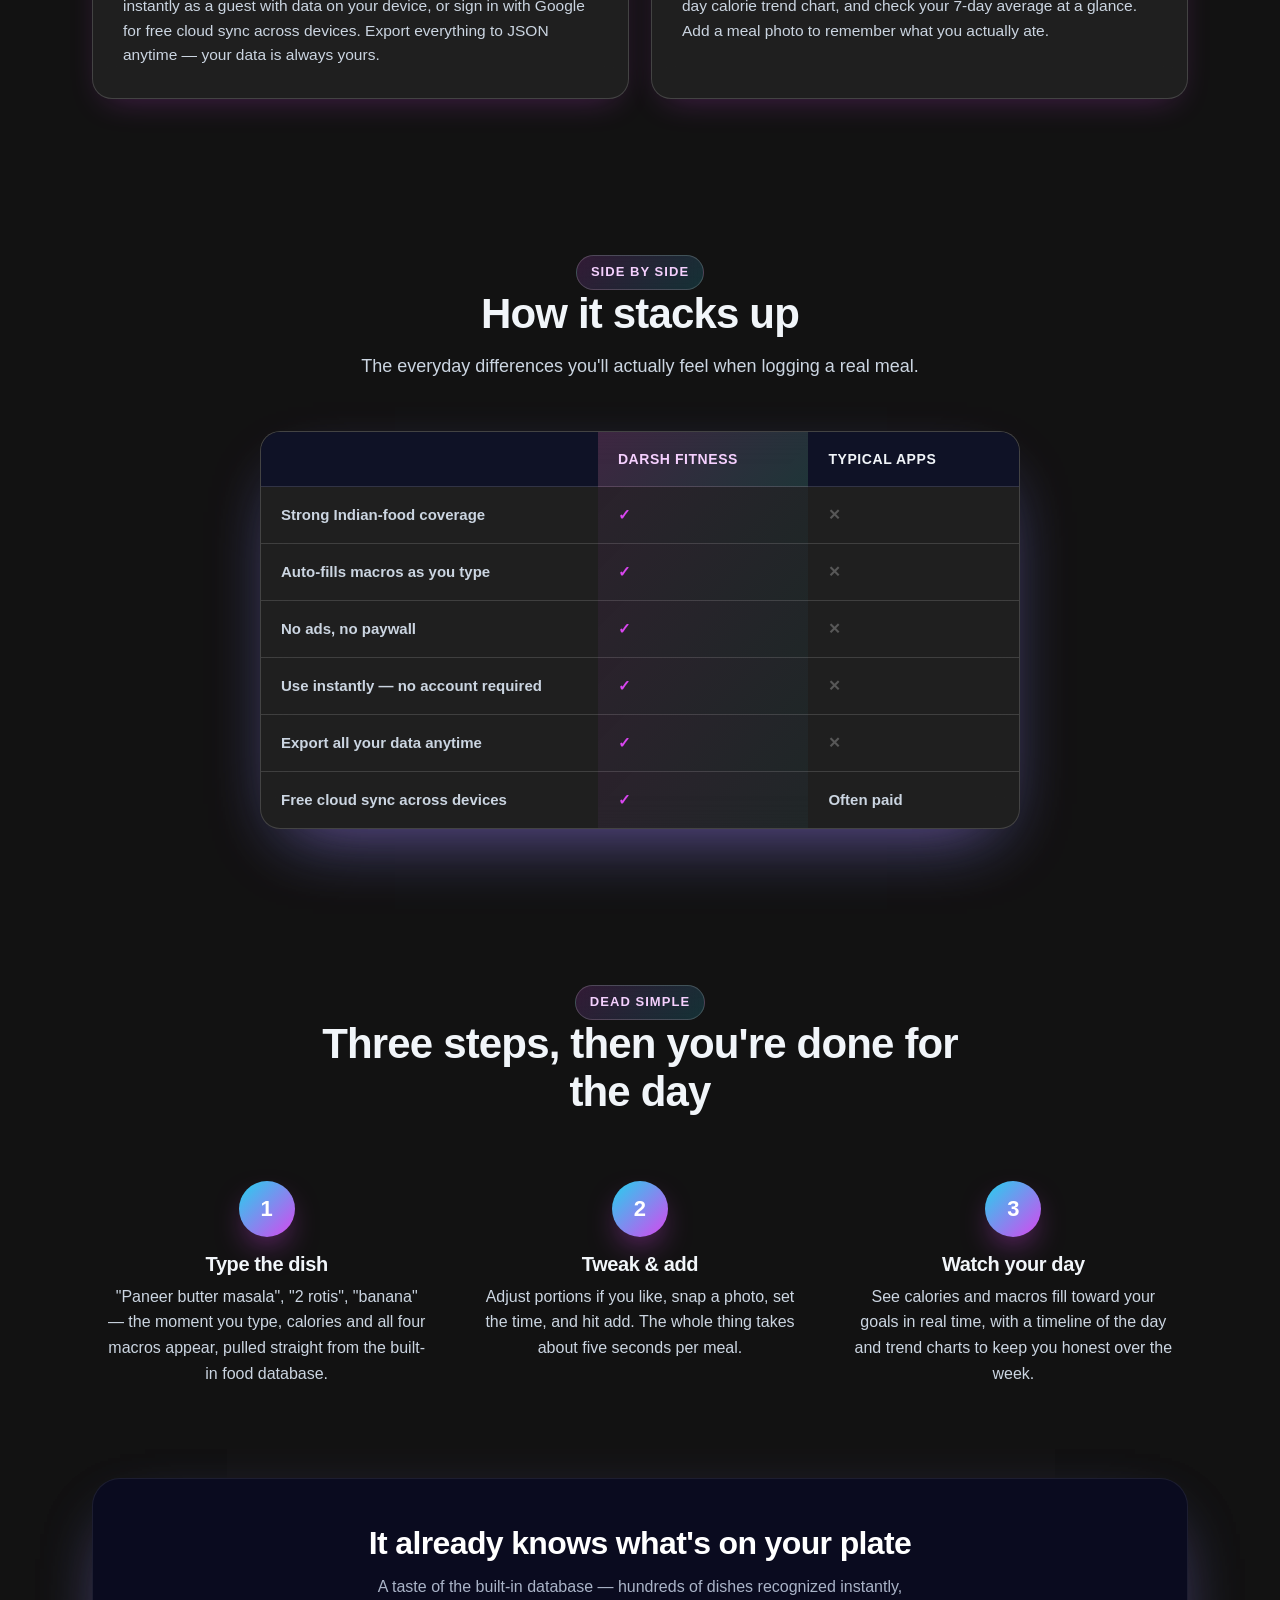
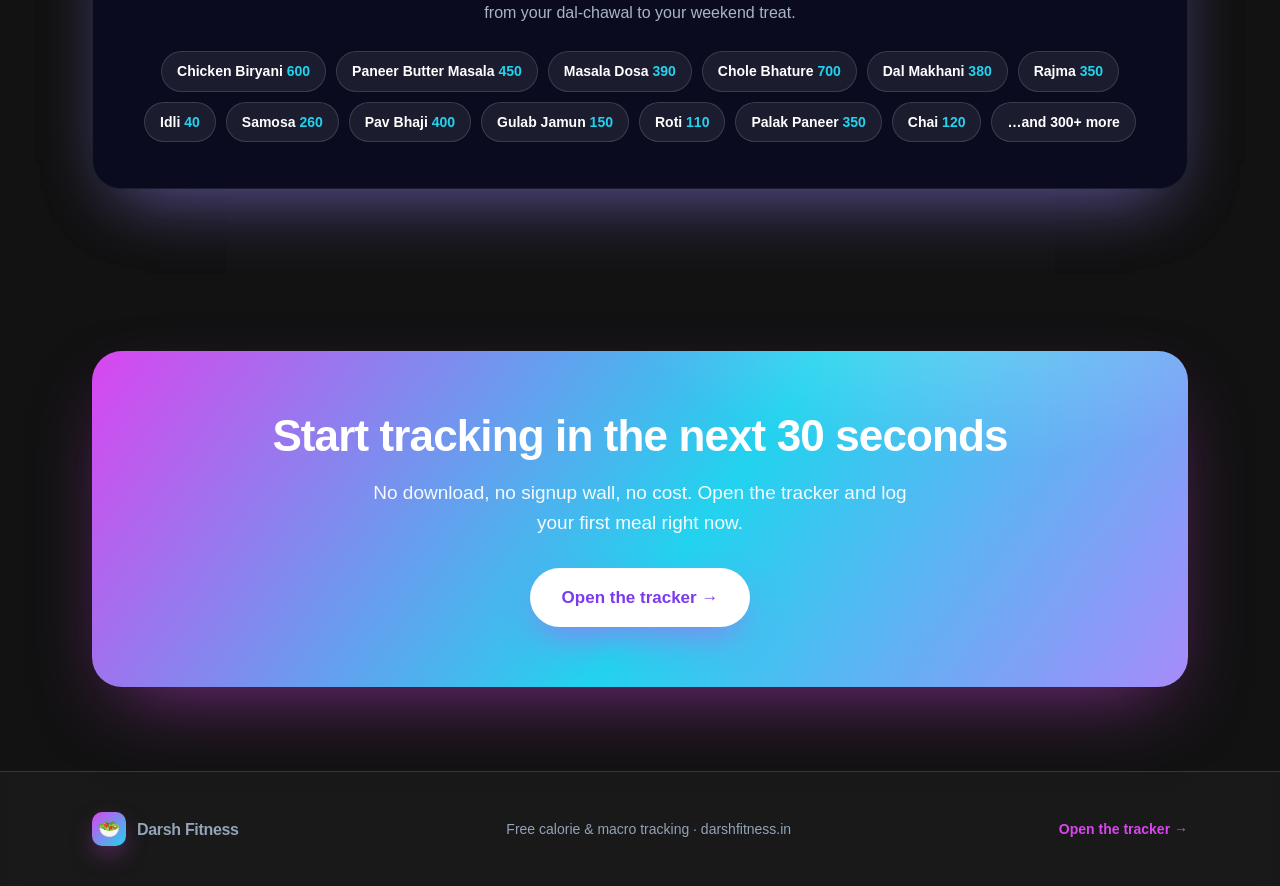
==== commit 1b424e23: "Add files via upload" ====
--- a/index.html
+++ b/index.html
@@ -5,6 +5,75 @@
 <meta name="viewport" content="width=device-width, initial-scale=1.0">
 <title>Darsh Fitness — The calorie tracker built for how Indians actually eat</title>
 <meta name="description" content="Log a meal in seconds — just type the dish. Deep Indian-food coverage, full macro tracking, trends, and total privacy. Free, no ads, your data stays yours.">
+<link rel="icon" type="image/svg+xml" href="favicon.svg">
+<link rel="apple-touch-icon" href="favicon.svg">
+<meta name="theme-color" content="#0b0d1c">
+
+<link rel="canonical" href="https://darshfitness.in/">
+<meta name="robots" content="index, follow, max-image-preview:large">
+<meta name="author" content="Darsh Fitness">
+<meta name="keywords" content="indian calorie tracker, calorie counter, indian food calories, biryani calories, intermittent fasting tracker, macro tracker, free fitness app, no ads calorie tracker">
+
+<!-- Open Graph (Facebook, LinkedIn, WhatsApp link preview) -->
+<meta property="og:type" content="website">
+<meta property="og:url" content="https://darshfitness.in/">
+<meta property="og:title" content="Darsh Fitness — The calorie tracker built for how Indians actually eat">
+<meta property="og:description" content="Log a meal in seconds — just type the dish. Deep Indian-food coverage, full macro tracking, intermittent fasting timer, AI-powered. Free, no ads.">
+<meta property="og:image" content="https://darshfitness.in/og-image.png">
+<meta property="og:image:width" content="1200">
+<meta property="og:image:height" content="630">
+<meta property="og:image:alt" content="Darsh Fitness — free AI calorie tracker for Indian food">
+<meta property="og:site_name" content="Darsh Fitness">
+<meta property="og:locale" content="en_IN">
+
+<!-- Twitter Card -->
+<meta name="twitter:card" content="summary_large_image">
+<meta name="twitter:url" content="https://darshfitness.in/">
+<meta name="twitter:title" content="Darsh Fitness — Calorie tracker built for Indian food">
+<meta name="twitter:description" content="AI-powered. Type 'biryani' — calories + macros auto-fill. Free, no ads. Built for how Indians actually eat.">
+<meta name="twitter:image" content="https://darshfitness.in/og-image.png">
+
+<!-- JSON-LD: WebApplication + Organization (helps Google understand what the site is) -->
+<script type="application/ld+json">
+{
+  "@context": "https://schema.org",
+  "@graph": [
+    {
+      "@type": "WebApplication",
+      "name": "Darsh Fitness — Calorie Tracker",
+      "url": "https://darshfitness.in/",
+      "description": "Free AI-powered calorie tracker built for Indian food. AI nutrition lookup, macro and sugar tracking, 12-protocol intermittent fasting timer, calorie target calculator. No ads, no paywall.",
+      "applicationCategory": "HealthApplication",
+      "operatingSystem": "Web, Android, iOS",
+      "browserRequirements": "Requires a modern web browser with JavaScript enabled.",
+      "offers": {
+        "@type": "Offer",
+        "price": "0",
+        "priceCurrency": "INR"
+      },
+      "featureList": [
+        "AI nutrition lookup for Indian food",
+        "Calorie target calculator (BMR-based)",
+        "Macro tracking: protein, carbs, fat, fiber, sugar",
+        "Intermittent fasting timer with 12 protocols",
+        "Fast history and streak tracking",
+        "Cloud sync across devices"
+      ],
+      "publisher": {
+        "@type": "Organization",
+        "name": "Darsh Fitness"
+      }
+    },
+    {
+      "@type": "Organization",
+      "name": "Darsh Fitness",
+      "url": "https://darshfitness.in/",
+      "logo": "https://darshfitness.in/favicon.svg",
+      "description": "Free, AI-powered calorie tracker built for Indian food."
+    }
+  ]
+}
+</script>
 <style>
   :root{
     --ink:#f1f5f9; --ink2:#cbd5e1; --muted:#94a3b8;
@@ -163,6 +232,70 @@
   footer{background:rgba(255,255,255,.03); border-top:1px solid var(--line); padding:40px 0; backdrop-filter:blur(10px)}
   .foot-inner{display:flex; flex-wrap:wrap; gap:18px; align-items:center; justify-content:space-between; color:var(--muted); font-size:14px}
   .foot-inner .brand{font-size:16px}
+
+  /* ============ Mobile refinements ============
+     Tighten padding/typography on small screens so the desktop layout
+     translates to a comfortable phone experience without side scroll.
+     ============================================================ */
+  @media (max-width:820px){
+    section{padding:56px 0}
+    .cta{padding:56px 0}
+    .sec-head{margin-bottom:36px}
+  }
+  @media (max-width:640px){
+    .wrap{padding:0 18px}
+    .nav-inner{height:60px}
+    .brand{font-size:16px; gap:9px}
+    .brand .logo{width:30px; height:30px; font-size:16px; border-radius:9px}
+    .nav-cta .btn{padding:10px 16px; font-size:14px}
+    .hero{padding:44px 0 44px}
+    .hero h1{font-size:clamp(30px,8vw,42px); margin-top:14px}
+    .hero .lead{font-size:16px; margin:16px 0 22px}
+    .btn, .btn-lg{padding:13px 22px; font-size:15px}
+    .btn-lg{padding:14px 24px; font-size:16px}
+    .hero-actions{gap:10px}
+    .hero-actions .btn{flex:1 1 auto; justify-content:center}
+    .hero-note{font-size:13px; margin-top:14px}
+    .trust{padding:20px 0}
+    .trust-row{gap:10px 20px; font-size:14px}
+    section{padding:44px 0}
+    .cta{padding:44px 0}
+    .sec-head{margin-bottom:28px}
+    .sec-head h2{font-size:clamp(26px,6.5vw,34px)}
+    .sec-head p{font-size:15.5px; margin-top:10px}
+    .feat{padding:22px}
+    .feat h3{font-size:19px}
+    .feat p{font-size:15px}
+    .feat .ic{width:46px; height:46px; font-size:22px; border-radius:13px; margin-bottom:14px}
+    .step{padding:6px}
+    .step .n{width:48px; height:48px; font-size:19px; margin-bottom:12px}
+    .step h3{font-size:18px}
+    .foods{padding:34px 20px; border-radius:22px}
+    .pills{gap:8px; margin-top:20px}
+    .pills span{font-size:13px; padding:7px 12px}
+    .cta-card{padding:44px 22px; border-radius:22px}
+    .cta-card p{font-size:16px; margin:14px auto 24px}
+    footer{padding:28px 0}
+    .foot-inner{gap:10px; font-size:13px; justify-content:center; text-align:center}
+    /* Phone mockup — keep it visible but not oversized on small screens */
+    .mock{width:260px}
+    .phone{padding:10px; border-radius:30px}
+    .phone-screen{padding:14px 12px 18px; border-radius:22px}
+    .ps-big{font-size:34px}
+    .ps-macros{gap:6px}
+    .ps-m .v{font-size:14px}
+    .float{padding:9px 12px; font-size:12px}
+    .float .ic{width:22px; height:22px; font-size:12px}
+  }
+  @media (max-width:400px){
+    .wrap{padding:0 14px}
+    .hero{padding:32px 0 32px}
+    .hero h1{font-size:clamp(26px,8.5vw,34px)}
+    .brand .b2{display:none}
+    .mock{width:230px}
+    .ctable .crow{grid-template-columns:1.5fr .7fr .7fr}
+    .ctable .crow > div{padding:11px 8px; font-size:12.5px}
+  }
 </style>
 </head>
 <body>
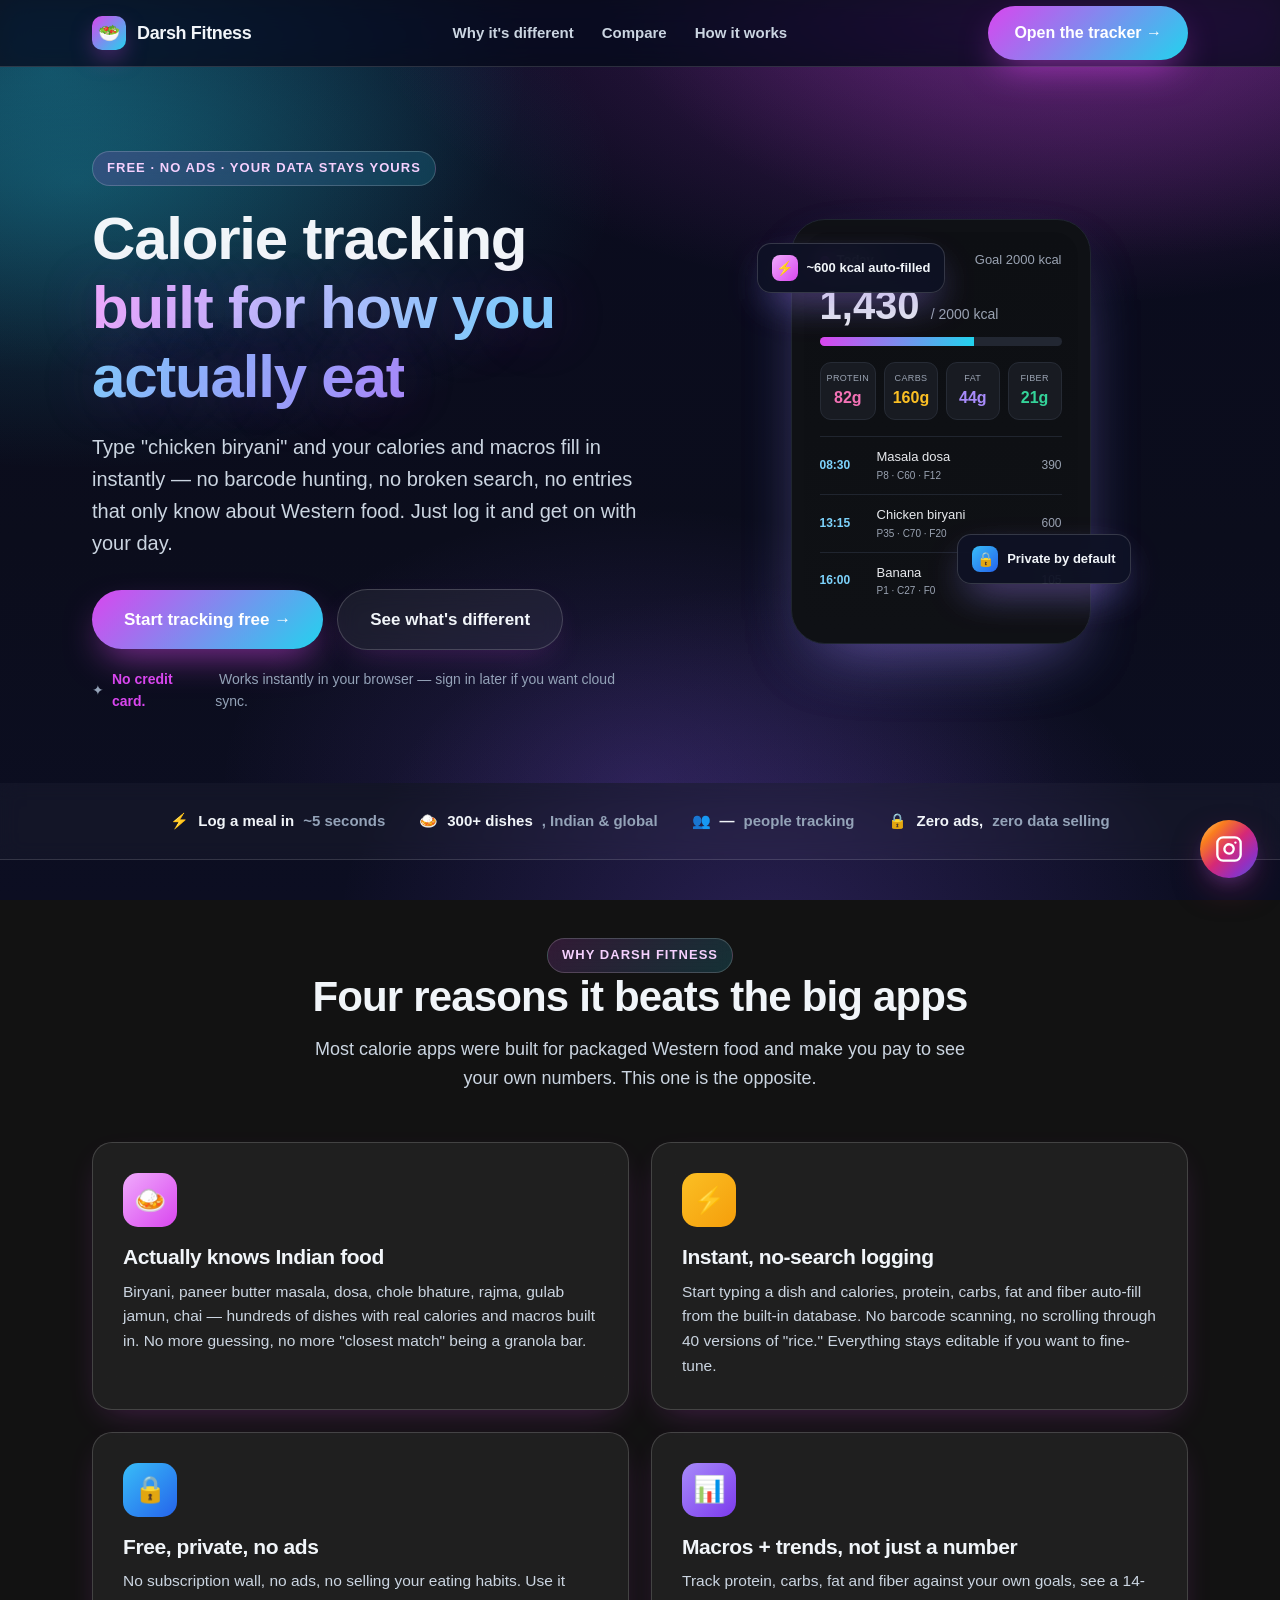
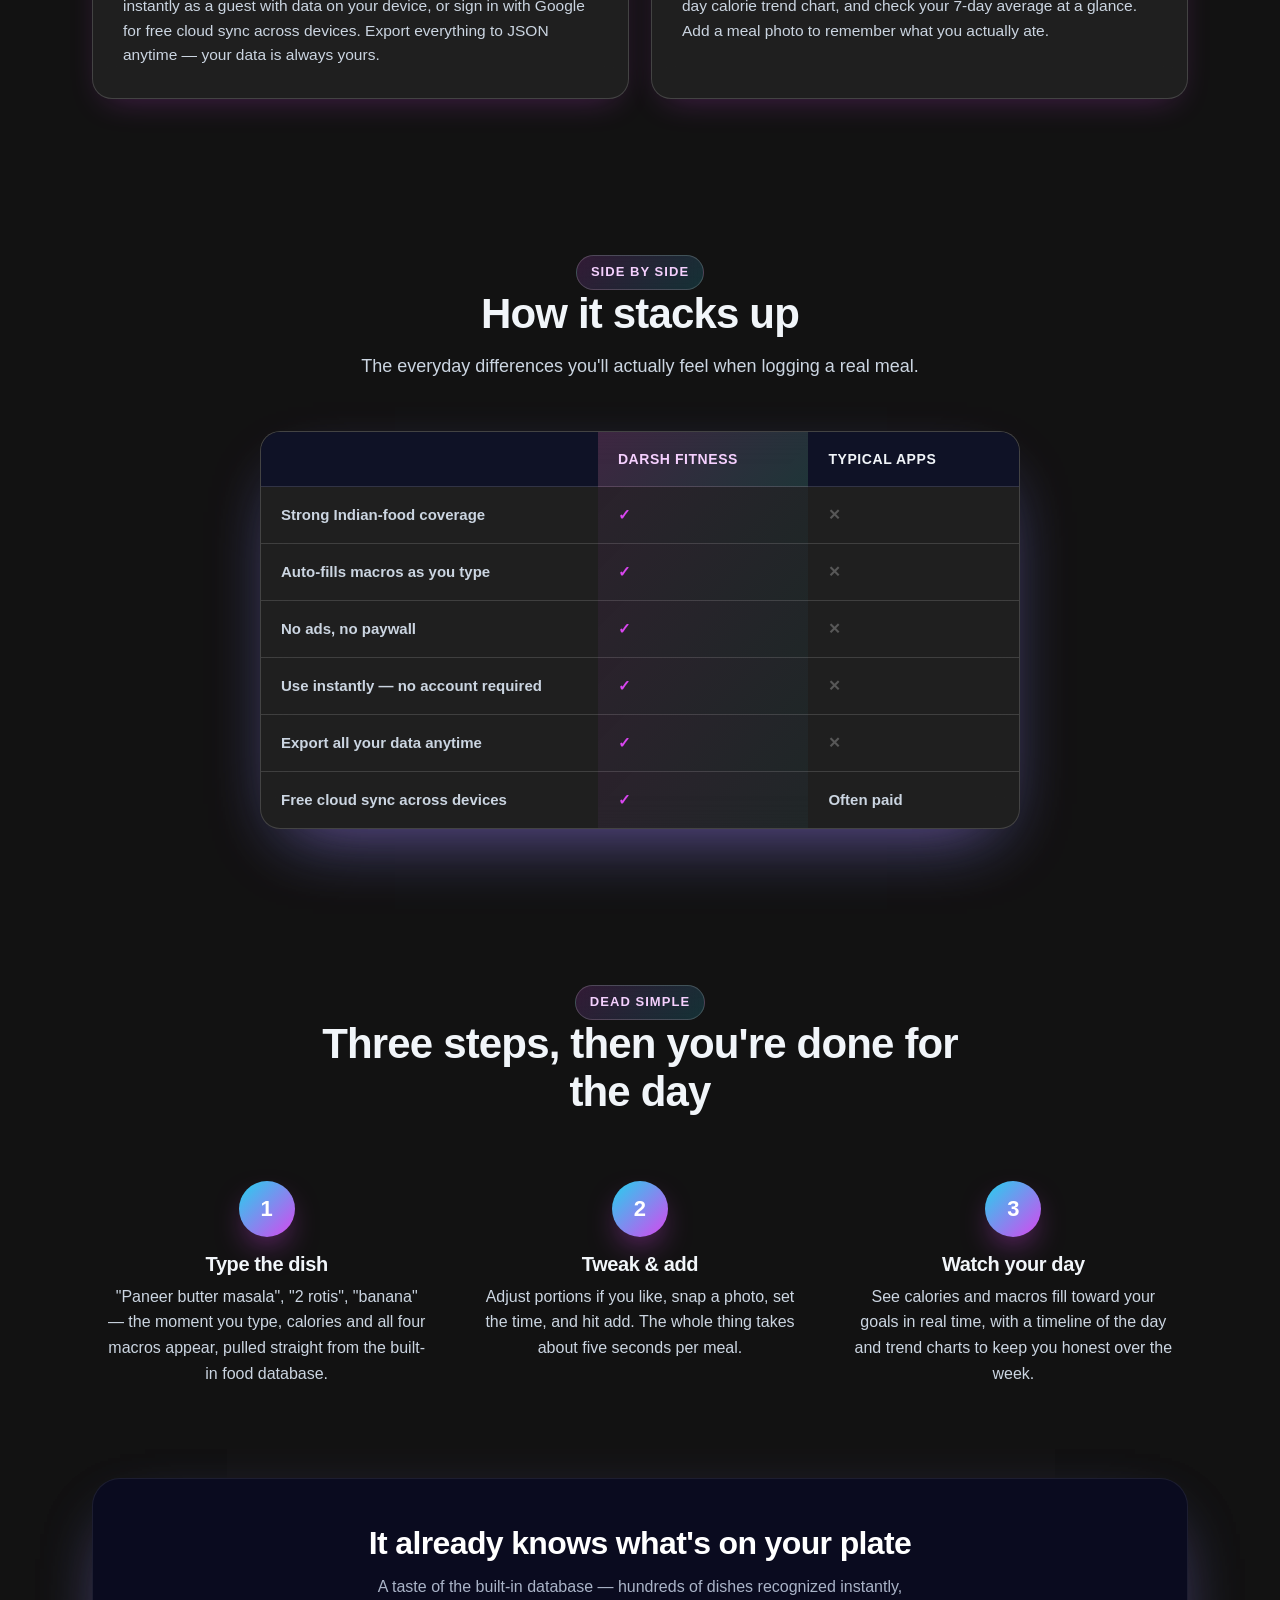
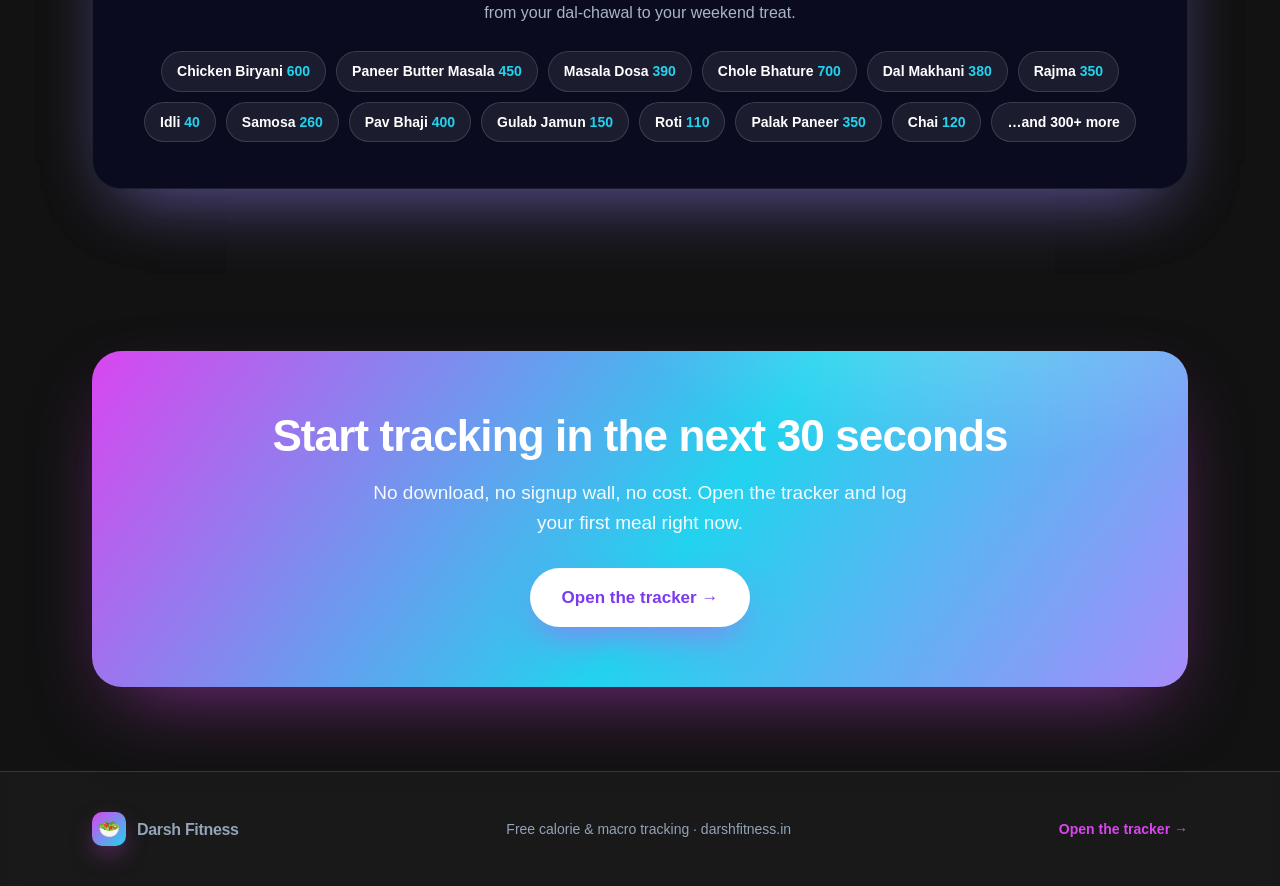
==== commit 34f2e8bd: "Add files via upload" ====
--- a/index.html
+++ b/index.html
@@ -233,6 +233,45 @@
   .foot-inner{display:flex; flex-wrap:wrap; gap:18px; align-items:center; justify-content:space-between; color:var(--muted); font-size:14px}
   .foot-inner .brand{font-size:16px}
 
+  /* ============ Floating Instagram button ============ */
+  .insta-float{
+    position:fixed; z-index:60;
+    right:22px; bottom:22px;
+    width:58px; height:58px;
+    display:flex; align-items:center; justify-content:center;
+    border-radius:50%;
+    background:linear-gradient(135deg,#feda75 0%,#fa7e1e 22%,#d62976 50%,#962fbf 76%,#4f5bd5 100%);
+    color:#fff;
+    box-shadow:0 14px 36px -10px rgba(214,41,118,.55), 0 8px 20px -8px rgba(79,91,213,.5);
+    transition:transform .2s ease, box-shadow .2s ease;
+    text-decoration:none;
+    animation:instaPulse 3.4s ease-in-out infinite;
+  }
+  .insta-float:hover{
+    transform:translateY(-3px) scale(1.05);
+    box-shadow:0 22px 46px -10px rgba(214,41,118,.7), 0 14px 30px -10px rgba(79,91,213,.65);
+    animation:none;
+  }
+  .insta-float svg{width:28px; height:28px}
+  .insta-float .tip{
+    position:absolute; right:calc(100% + 12px); top:50%; transform:translateY(-50%);
+    background:rgba(15,18,38,.94); backdrop-filter:blur(10px);
+    border:1px solid rgba(255,255,255,.14);
+    color:var(--ink); font-size:13px; font-weight:700; white-space:nowrap;
+    padding:8px 14px; border-radius:99px;
+    opacity:0; pointer-events:none; transition:opacity .18s ease, transform .18s ease;
+  }
+  .insta-float:hover .tip{opacity:1; transform:translateY(-50%) translateX(-2px)}
+  @keyframes instaPulse{
+    0%,100%{box-shadow:0 14px 36px -10px rgba(214,41,118,.55), 0 8px 20px -8px rgba(79,91,213,.5)}
+    50%{box-shadow:0 18px 44px -10px rgba(214,41,118,.75), 0 12px 28px -8px rgba(79,91,213,.7)}
+  }
+  @media (max-width:640px){
+    .insta-float{width:52px; height:52px; right:16px; bottom:16px}
+    .insta-float svg{width:26px; height:26px}
+    .insta-float .tip{display:none} /* the icon is enough on small screens */
+  }
+
   /* ============ Mobile refinements ============
      Tighten padding/typography on small screens so the desktop layout
      translates to a comfortable phone experience without side scroll.
@@ -546,6 +585,19 @@
 })();
 </script>
 
+<!-- Floating Instagram button — follows on Instagram in a new tab -->
+<a class="insta-float" href="https://www.instagram.com/trackmycalori_e/"
+   target="_blank" rel="noopener noreferrer"
+   aria-label="Follow Darsh Fitness on Instagram (@trackmycalori_e)"
+   title="Follow @trackmycalori_e on Instagram">
+  <span class="tip">Follow @trackmycalori_e</span>
+  <svg viewBox="0 0 24 24" fill="none" stroke="currentColor" stroke-width="2" stroke-linecap="round" stroke-linejoin="round" aria-hidden="true">
+    <rect x="2" y="2" width="20" height="20" rx="5" ry="5"/>
+    <path d="M16 11.37A4 4 0 1 1 12.63 8 4 4 0 0 1 16 11.37z"/>
+    <line x1="17.5" y1="6.5" x2="17.51" y2="6.5"/>
+  </svg>
+</a>
+
 </body>
 </html>
                                                                                                                                                                                                                                                                                                                                                                                                                                                                                                                                                                                                                                                                                                                                                                                                                                                                                                                                                                                                                                                                                                                                                                                                                                                                                                                                                                                                                                                                                                                                                                                                                                                                                                                                                                                                                                                                                                                                                                                                                                                                                                                                                                                                                                                                                                                                                                                                                                                                                                                                                                                                                                                                                                                                                                                                                                                                                                                                                                                                                                                                                                                                                                                                                                                                                                                                                                                                                                                                                                                                                                                                                                                                                                                                                                                                                                                                                                                                                                                                                                                                                                                                                                                                                                                                                                                                                                                                                                                                                                                                                                                                                                                                                                                                                                                                                                                                                                                                                                                                                                                                                                                                                                                                                                                                                                                                                                                                                                                                                                                                                                                                                                                                                                                                                                                                                                                                                                                                                                                                                                                                                                                                                                                                                                                                                                                                                                                                                                                                                                                                                                                                                                                                                                                                                                                                                                                                                                                                                                                                                                                                                                                                                                                                                                                                                                                                                                                                                                                                                                                                                                                                                                                                                                                                                                                                                                                                                                                                                                                                                                                                                                                                                                                                                                                                                                                                                                                                                                                                                                                                                                                                                                                                                                                                                                                                                                                                                                                                                                                                                                                                                                                                                                                                                                                                                                                                                                                                                                                                                                                                                                                                                                                                                                                                                                                                                                                                                                                                                                                                                                                                                                                                                                                                                                                                                                                                                                                                                                                                                                                                                                                                                                                                                                                                                                                                                                                                                                                                                                                                                                                                                                                                                                                                                                                                                                                                                                                                                                                                                                                                                                                                                                                                                                                                                                                                                                                                                                                                                                                                                                                                                                                                                                                                                                                                                                                                                                                                                                                                                                                                                                                                                                                                                                                                                                                                                                                                                                                                                                                                                                                                                                                                                                                                                                                                                                                                                                                                                                                                                                                                                                                                                                                                                                                                                                                                                                                                                                                                                                                                                                                                                                                                                                                                                                                                                                                                                                                                                                                                                                                                                                                                                                                                                                                                                                                                                                                                                                                                                                                                                                                                                                                                                                                                                                                                                                                                                                                                                                                                                                                                                                                                                                                                                                                                                                                                                                                                                                                                 
